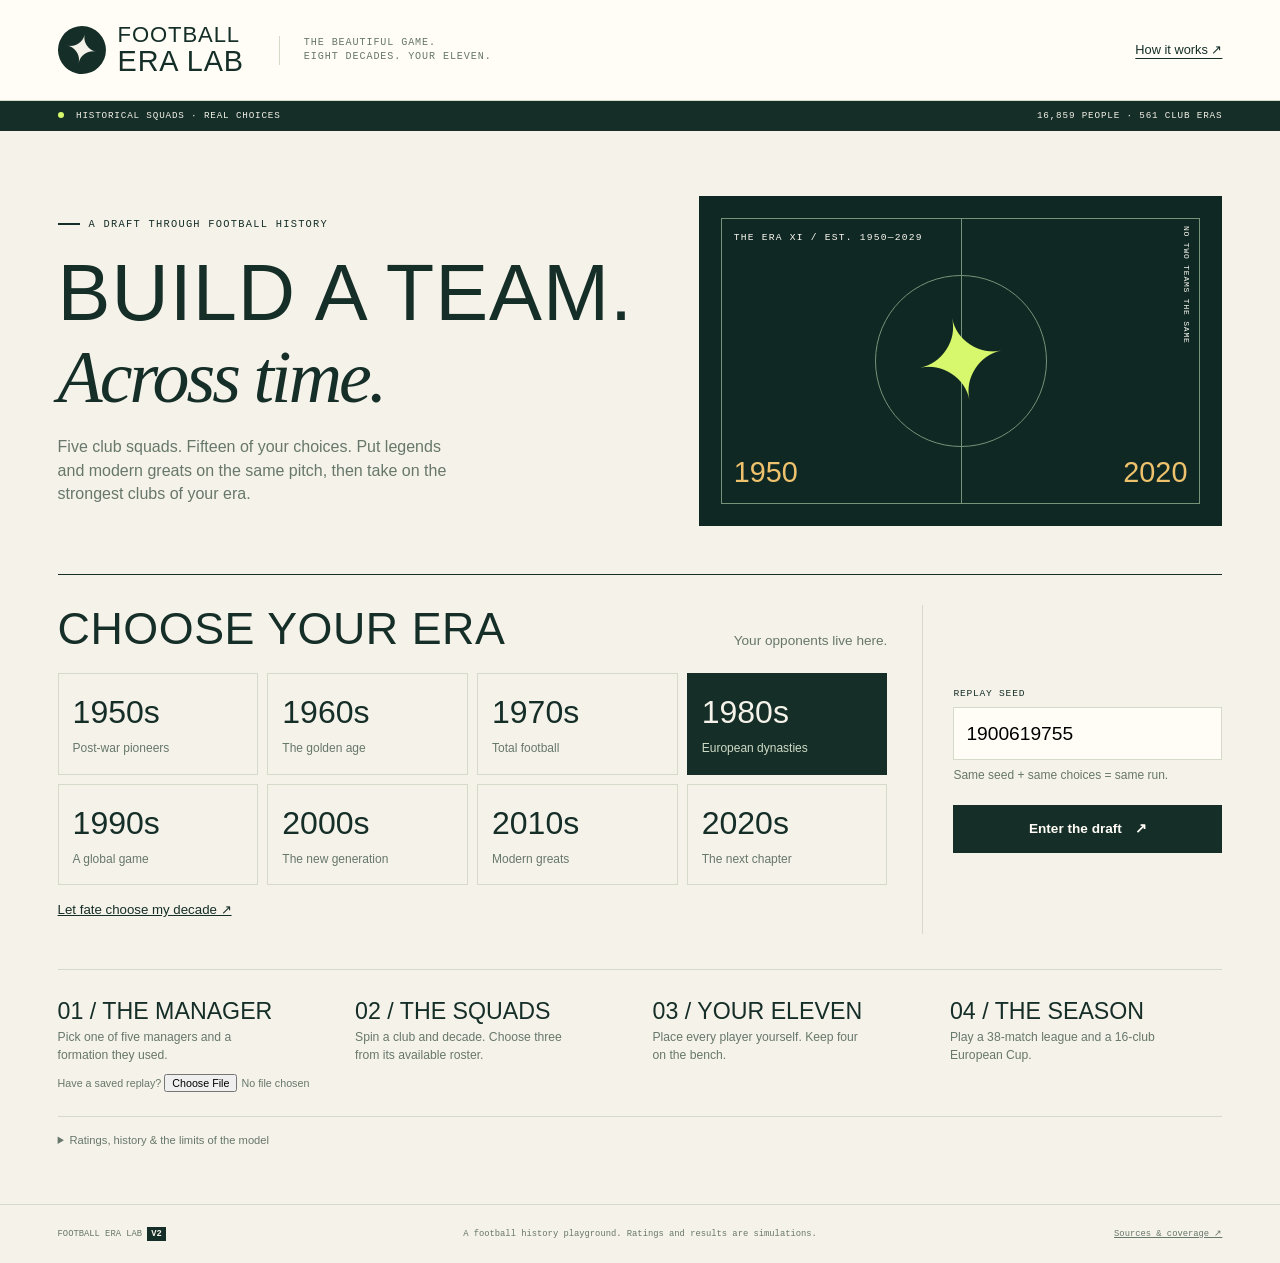
==== index.html @ 6f618734 "javascript draft 1" ====
<!doctype html>
<html lang="en"><head><meta charset="utf-8"><meta name="viewport" content="width=device-width, initial-scale=1"><meta http-equiv="refresh" content="0;url=./app/"><title>Football Era Lab</title><link rel="canonical" href="./app/"></head><body><p><a href="./app/">Play Football Era Lab</a></p><script>location.replace('./app/'+location.search+location.hash)</script></body></html>
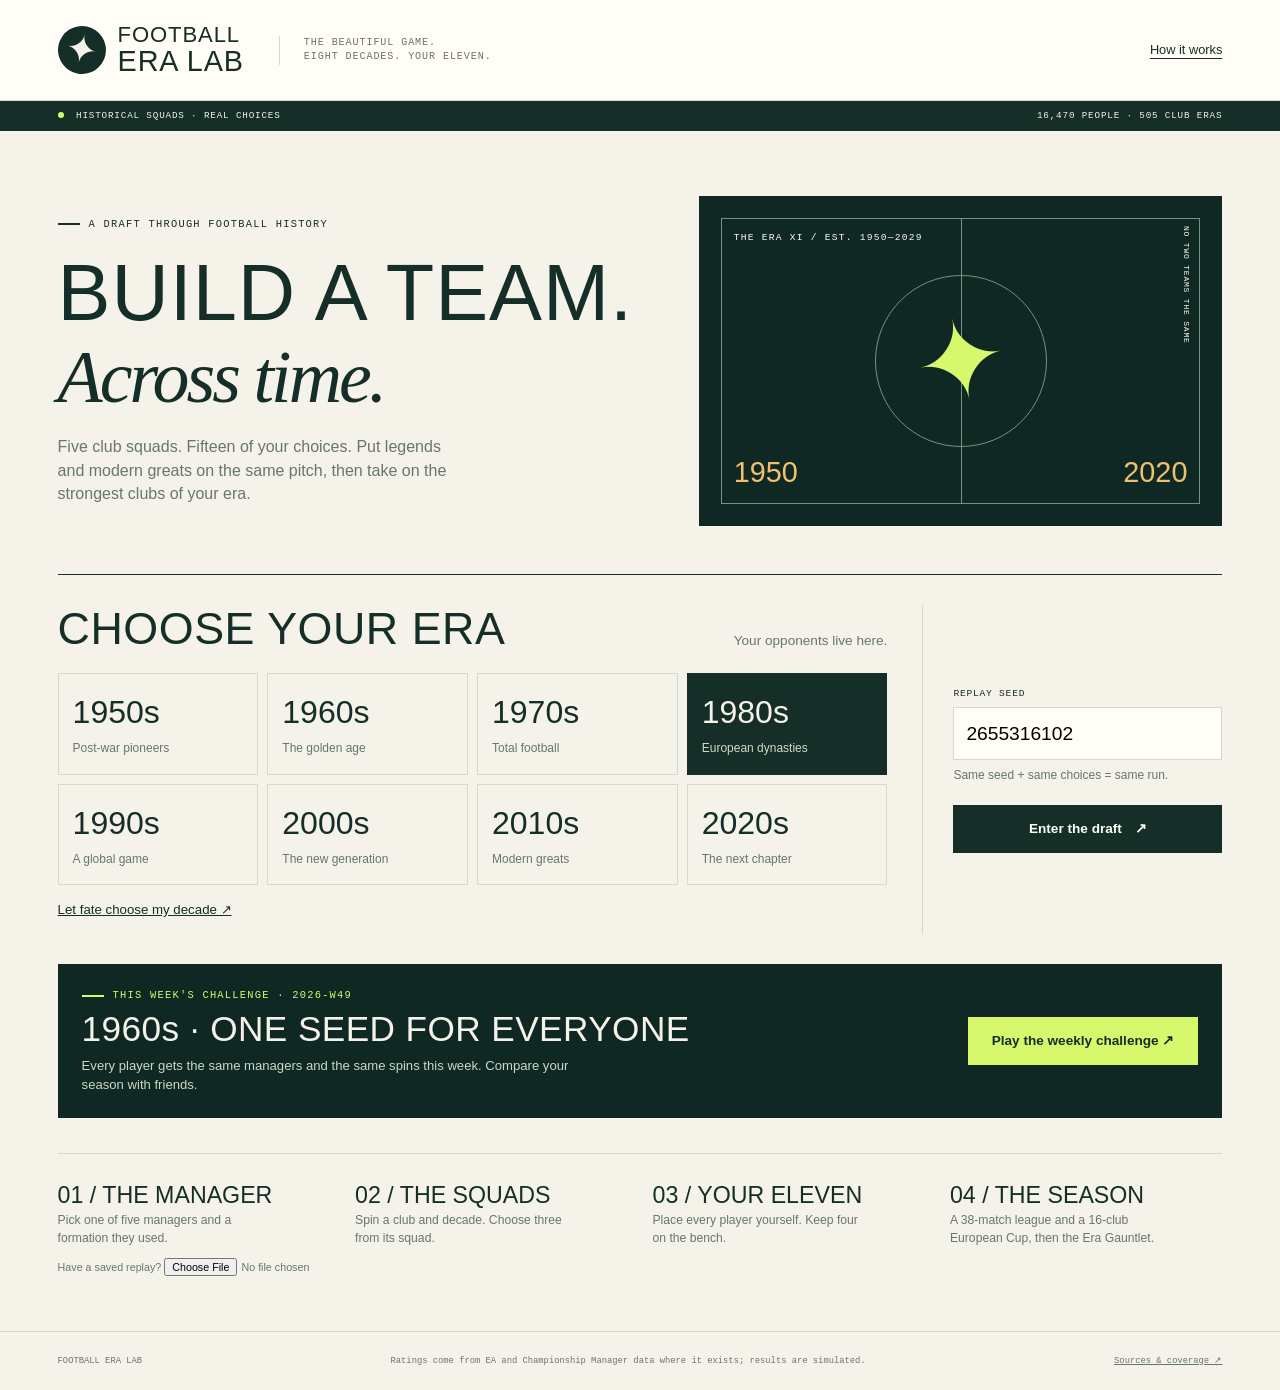
==== commit 1a85118d: "Complete the football draft game and public release Use EA and Championship Manager attributes and p" ====
--- a/index.html
+++ b/index.html
@@ -1,2 +1,27 @@
 <!doctype html>
-<html lang="en"><head><meta charset="utf-8"><meta name="viewport" content="width=device-width, initial-scale=1"><meta http-equiv="refresh" content="0;url=./app/"><title>Football Era Lab</title><link rel="canonical" href="./app/"></head><body><p><a href="./app/">Play Football Era Lab</a></p><script>location.replace('./app/'+location.search+location.hash)</script></body></html>
+<html lang="en">
+<head>
+  <meta charset="utf-8">
+  <meta name="viewport" content="width=device-width, initial-scale=1">
+  <meta name="theme-color" content="#102823">
+  <meta name="description" content="Draft footballers across eight decades, place your fifteen, and take on the strongest club squads of your era in a league, a European Cup and the Era Gauntlet.">
+  <title>Football Era Lab</title>
+  <link rel="icon" href="data:image/svg+xml,%3Csvg xmlns='http://www.w3.org/2000/svg' viewBox='0 0 64 64'%3E%3Ccircle cx='32' cy='32' r='31' fill='%23102823'/%3E%3Ctext x='32' y='48' text-anchor='middle' font-size='48' fill='%23d7f86c'%3E✦%3C/text%3E%3C/svg%3E">
+  <link rel="stylesheet" href="./app/style.css">
+</head>
+<body>
+  <a class="skip-link" href="#game">Skip to game</a>
+  <header class="masthead">
+    <a class="brand" href="./" aria-label="Football Era Lab home"><span class="brand-ball" aria-hidden="true">✦</span><span>FOOTBALL<br><b>ERA LAB</b></span></a>
+    <span class="masthead-caption">THE BEAUTIFUL GAME.<br>EIGHT DECADES. YOUR ELEVEN.</span>
+    <div class="masthead-tools"><button class="text-button" id="about-open">How it works</button><button class="text-button" id="reset-open" hidden>New draft ↻</button></div>
+  </header>
+  <div class="status-band"><span><i class="status-dot"></i> HISTORICAL SQUADS · REAL CHOICES</span><span id="data-status">LOADING THE ARCHIVE</span></div>
+  <main id="game" tabindex="-1"><div class="loading"><span class="loading-ball" aria-hidden="true">✦</span><h1>Opening the archive…</h1><p>Football history is on its way.</p></div></main>
+  <div id="notice" class="toast" role="status" aria-live="polite" hidden></div>
+  <dialog id="about-dialog" class="dialog"><form method="dialog"><button class="dialog-close" aria-label="Close">×</button></form><div id="about-content"></div></dialog>
+  <dialog id="reset-dialog" class="dialog"><h2>Start a new draft?</h2><p>Your current run is saved in this browser. Starting again replaces it.</p><div class="actions"><button id="reset-confirm" class="button">Start again</button><button id="reset-cancel" class="button button--quiet">Keep this run</button></div></dialog>
+  <footer class="footer"><span>FOOTBALL ERA LAB</span><span>Ratings come from EA and Championship Manager data where it exists; results are simulated.</span><a href="https://github.com/symonyeal/Football-Era-Lab/blob/main/docs/DATA.md">Sources &amp; coverage ↗</a></footer>
+  <script type="module" src="./app/main.js"></script>
+</body>
+</html>
--- a/app/style.css
+++ b/app/style.css
@@ -0,0 +1,411 @@
+@charset "UTF-8";
+:root{--ink:#152e28;--forest:#102823;--pitch:#244c3a;--paper:#f5f2e9;--white:#fffdf6;--muted:#67776a;--line:#d6dacb;--acid:#d7f86c;--gold:#eec16d;--red:#ba4a3e;--sans:"Franklin Gothic Medium","Trebuchet MS",sans-serif;--display:"Impact","Haettenschweiler","Arial Narrow",sans-serif;--serif:Georgia,"Times New Roman",serif;--mono:"Cascadia Mono","Consolas",monospace}
+*{box-sizing:border-box}
+body{margin:0;background:var(--paper);color:var(--ink);font-family:var(--sans);line-height:1.45}
+button,input,select{font:inherit}
+button,a,input,select{touch-action:manipulation}
+button{cursor:pointer}
+button:disabled{cursor:not-allowed;opacity:.44}
+button:focus-visible,a:focus-visible,input:focus-visible,select:focus-visible{outline:3px solid #8a6900;outline-offset:4px}
+a{color:inherit}
+button{color:inherit}
+h1,h2,h3,h4,p{margin:0}
+h1,h2{font-family:var(--display);font-weight:400;line-height:1.03;letter-spacing:.012em}
+h3{font-family:var(--serif);font-size:1.45rem;font-weight:400}
+small{font-size:.75rem}
+button[hidden],[hidden]{display:none!important}
+.skip-link{position:absolute;top:-100px;z-index:100;background:var(--acid);padding:12px}
+.skip-link:focus{top:0}
+.masthead{display:flex;align-items:center;gap:35px;padding:24px 4.5%;border-bottom:1px solid var(--line);background:var(--white)}
+.brand{display:flex;align-items:center;gap:12px;text-decoration:none;font-family:var(--display);font-size:1.38rem;line-height:1.03;letter-spacing:.04em}
+.brand b{font-size:1.8rem;font-weight:400}
+.brand-ball{display:grid;place-items:center;background:var(--ink);color:var(--paper);border-radius:50%;width:48px;height:48px;font-size:2.4rem;transform:rotate(12deg)}
+.masthead-caption{font-family:var(--mono);font-size:.63rem;letter-spacing:.09em;border-left:1px solid var(--line);padding-left:24px;color:var(--muted)}
+.masthead-tools{display:flex;gap:25px;margin-left:auto}
+.text-button{border:0;background:none;padding:5px 0;font-size:.8rem;text-decoration:underline;text-underline-offset:4px}
+.status-band{display:flex;justify-content:space-between;padding:8px 4.5%;background:var(--ink);color:var(--paper);font-family:var(--mono);font-size:.58rem;letter-spacing:.09em}
+.status-dot{display:inline-block;width:6px;height:6px;border-radius:50%;background:var(--acid);margin-right:6px}
+main{min-height:70vh;padding:0 4.5% 55px}
+.loading{padding:120px 20px;text-align:center}
+.loading h1{font-size:3rem}
+.loading p{margin-top:15px}
+.loading-ball{display:block;font-size:3rem;animation:roll 1.7s linear infinite}
+@keyframes roll{to{transform:rotate(360deg)}}
+.hero{display:grid;grid-template-columns:1.1fr 1fr;gap:65px;padding:65px 0 48px;align-items:center}
+.eyebrow{font-family:var(--mono);letter-spacing:.12em;font-size:.65rem;text-transform:uppercase;display:flex;align-items:center;gap:9px}
+.eyebrow::before{content:"";display:inline-block;width:22px;height:2px;background:currentColor}
+.hero h1{font-size:clamp(4.3rem,6.2vw,6.6rem);margin:20px 0;max-width:600px}
+.hero h1 em{font-family:var(--serif);font-size:.93em;text-transform:none;font-weight:400;letter-spacing:-.04em}
+.hero-copy{max-width:410px;font-size:1rem;color:var(--muted);margin-top:16px}
+.hero-illustration{position:relative;min-height:330px;display:grid;place-items:center;background:var(--forest);color:var(--white);overflow:hidden}
+.hero-illustration::before{content:"";position:absolute;inset:22px;border:1px solid #739479}
+.hero-illustration::after{content:"";position:absolute;width:170px;height:170px;border:1px solid #739479;border-radius:50%}
+.hero-ball{font-size:110px;z-index:1;line-height:1;color:var(--acid);transform:rotate(-12deg)}
+.hero-stamp{position:absolute;font-family:var(--mono);font-size:.6rem;letter-spacing:.13em;left:35px;top:35px}
+.hero-years{position:absolute;bottom:32px;left:35px;right:35px;display:flex;justify-content:space-between;font-family:var(--display);font-size:1.8rem;color:var(--gold)}
+.intro-rule{position:absolute;left:50%;top:23px;bottom:23px;width:1px;background:#739479}
+.hero-caption{position:absolute;right:30px;top:30px;writing-mode:vertical-rl;font-family:var(--mono);font-size:.5rem;letter-spacing:.1em}
+.setup{display:grid;grid-template-columns:1fr 300px;gap:35px;border-top:1px solid var(--ink);padding-top:30px}
+.section-title{display:flex;justify-content:space-between;gap:20px;align-items:end;margin-bottom:22px}
+.section-title h2{font-size:2.8rem}
+.section-title p{color:var(--muted);font-size:.85rem}
+.decades{display:grid;grid-template-columns:repeat(4,1fr);gap:9px}
+.decade{background:none;border:1px solid var(--line);text-align:left;padding:15px 14px;min-height:92px;transition:background .15s,border-color .15s}
+.decade strong{display:block;font-family:var(--display);font-size:2rem;font-weight:400}
+.decade small{color:var(--muted)}
+.decade:hover{border-color:var(--ink)}
+.decade[aria-pressed=true]{color:var(--paper);background:var(--ink);border-color:var(--ink)}
+.decade[aria-pressed=true] small{color:#cfdbc6}
+.random-era{border:0;background:none;text-decoration:underline;padding:15px 0;font-size:.83rem}
+.start-form{border-left:1px solid var(--line);padding-left:30px;display:flex;flex-direction:column;justify-content:center}
+.field-label{font-family:var(--mono);font-size:.6rem;letter-spacing:.08em;text-transform:uppercase;display:block;margin-bottom:6px}
+.seed-input{width:100%;font-size:1.2rem;border:1px solid var(--line);background:var(--white);padding:12px;margin-bottom:7px}
+.help{color:var(--muted);font-size:.75rem}
+.button{display:inline-flex;align-items:center;justify-content:center;gap:13px;background:var(--ink);color:var(--white);padding:14px 23px;border:1px solid var(--ink);font-size:.85rem;font-weight:600;line-height:1.3;min-height:46px;text-decoration:none}
+.button:hover{background:#2c493a}
+.button--acid{background:var(--acid);color:var(--ink);border-color:var(--acid)}
+.button--acid:hover{background:#e2ffa0}
+.button--quiet{background:transparent;color:var(--ink);border-color:var(--line)}
+.button--quiet:hover{background:#e7e9dd}
+.button--small{font-size:.72rem;padding:9px 13px;min-height:36px}
+.start-form .button{margin-top:20px}
+.rules-strip{display:grid;grid-template-columns:repeat(4,1fr);gap:25px;margin-top:35px;border-top:1px solid var(--line);padding-top:25px}
+.rules-strip strong{font-family:var(--display);font-size:1.45rem;font-weight:400;display:block}
+.rules-strip p{color:var(--muted);font-size:.76rem;max-width:220px}
+.progress{display:flex;align-items:center;gap:8px;padding:24px 0 20px;border-bottom:1px solid var(--line);font-family:var(--mono);font-size:.63rem;letter-spacing:.04em}
+.progress span{color:var(--muted)}
+.progress b{display:inline-grid;place-items:center;width:22px;height:22px;border:1px solid var(--line);border-radius:50%;font-weight:400;margin-right:6px}
+.progress .active{color:var(--ink)}
+.progress .active b{background:var(--ink);color:var(--paper);border-color:var(--ink)}
+.progress .done b{background:var(--acid);border-color:var(--acid);color:var(--ink)}
+.progress .connector{flex:1;max-width:70px;height:1px;background:var(--line)}
+.run-meta{margin-left:auto!important;color:var(--muted);font-family:var(--mono);font-size:.62rem;text-align:right}
+.page-heading{display:flex;justify-content:space-between;align-items:end;gap:22px;margin:30px 0 25px}
+.page-heading h1{font-size:clamp(2.7rem,4vw,4.5rem);margin:10px 0}
+.page-heading p{font-size:.87rem;color:var(--muted);max-width:570px}
+.manager-grid{display:grid;grid-template-columns:repeat(5,1fr);gap:13px}
+.manager-card{position:relative;display:flex;flex-direction:column;min-width:0;background:var(--white);border:1px solid var(--line);padding:20px 17px;transition:transform .2s,border .2s;animation:arrive .3s ease both}
+.manager-card:hover{transform:translateY(-3px);border-color:var(--ink)}
+.manager-number{font-family:var(--mono);font-size:.62rem;color:var(--muted)}
+.manager-glyph{font-family:var(--display);font-size:3.5rem;line-height:1;letter-spacing:-.04em;margin:20px 0;color:var(--ink)}
+.manager-card h2{font-family:var(--serif);font-size:1.5rem;line-height:1.15;min-height:55px;letter-spacing:-.03em}
+.formation-name{font-family:var(--display);font-size:1.65rem;border-top:1px solid var(--line);padding-top:12px;margin-top:18px}
+.grades{display:flex;justify-content:space-between;gap:10px;margin-top:15px;font-family:var(--mono);font-size:.6rem}
+.grades b{font-family:var(--display);font-size:1.45rem;font-weight:400;padding-left:6px}
+.signature{font-size:.68rem;color:var(--muted);margin:16px 0;min-height:62px}
+.manager-card .button{margin-top:auto;width:100%;font-size:.7rem;padding:12px 7px}
+.manager-footnote{margin-top:20px;color:var(--muted);font-size:.8rem}
+.draft-layout{display:grid;grid-template-columns:minmax(0,1.05fr) minmax(370px,.95fr);gap:28px;align-items:start}
+.draft-roster{min-width:0}
+.roster-heading{padding:20px;background:var(--ink);color:var(--white)}
+.roster-heading h2{font-size:2.1rem;margin:10px 0 5px}
+.roster-heading .eyebrow{font-size:.6rem;color:var(--acid)}
+.roster-heading p{font-size:.76rem;color:#d3ddce}
+.roster-heading-row{display:flex;justify-content:space-between;gap:12px;align-items:center}
+.club-country{font-family:var(--mono);font-size:.62rem}
+.pick-progress{display:flex;gap:8px;align-items:center;font-family:var(--mono);font-size:.6rem;margin-top:18px}
+.pick-dot{width:17px;height:17px;border:1px solid #95a789;border-radius:50%}
+.pick-dot--done{background:var(--acid);border-color:var(--acid)}
+.pick-progress span:last-child{margin-left:5px}
+.reveal-panel{background:var(--white);border:1px solid var(--line);padding:50px 30px;min-height:370px;display:flex;flex-direction:column;justify-content:center;align-items:start}
+.reveal-number{font-family:var(--display);font-size:6rem;color:#d3dac9;line-height:1}
+.reveal-panel h2{font-size:2.5rem;margin:12px 0}
+.reveal-panel p{color:var(--muted);max-width:350px;font-size:.9rem;margin-bottom:24px}
+.roster-controls{display:grid;grid-template-columns:minmax(0,1fr) 130px;gap:9px;margin:14px 0}
+.roster-controls input,.roster-controls select{width:100%;background:var(--white);border:1px solid var(--line);padding:10px;font-size:.75rem;min-height:40px}
+.roster-list{height:470px;overflow:auto;border:1px solid var(--line);background:var(--white);scrollbar-color:#8da184 transparent;scrollbar-width:thin}
+.player-row{display:grid;grid-template-columns:48px minmax(0,1fr) 48px;gap:11px;align-items:center;padding:12px 14px;border:0;border-bottom:1px solid var(--line);background:transparent;text-align:left;width:100%;min-height:78px;transition:background .1s}
+.player-row:last-child{border-bottom:0}
+.player-row:hover:not(:disabled){background:#e9efdf}
+.player-row[aria-pressed=true]{background:#e6f1cc;box-shadow:inset 4px 0 var(--ink)}
+.player-row:disabled{opacity:.48}
+.player-rating{font-family:var(--display);font-size:2rem;border-right:1px solid var(--line);font-weight:400;text-align:left}
+.player-name{font-family:var(--serif);font-weight:600;font-size:.96rem;line-height:1.2}
+.player-detail{display:flex;flex-wrap:wrap;align-items:center;gap:6px;font-family:var(--mono);font-size:.55rem;color:var(--muted);margin-top:5px}
+.source{display:inline-block;border:1px solid #c9d0c0;border-radius:2px;padding:1px 4px;font-family:var(--mono);font-size:.5rem;line-height:1.5;white-space:nowrap;background:#eef0e5;color:var(--ink)}
+.source--f{background:#e0efd6}
+.source--i{background:#f2e3be}
+.source--n{background:#e2e7ef}
+.player-select{font-size:.65rem;color:var(--muted);text-align:right}
+.tags{font-size:.63rem;color:var(--muted);margin-top:6px}
+.roster-note{font-size:.67rem;color:var(--muted);margin-top:10px}
+.roster-empty{padding:35px 20px;color:var(--muted)}
+.lineup-panel{position:sticky;top:20px;min-width:0}
+.lineup-topline{display:flex;justify-content:space-between;font-family:var(--mono);font-size:.6rem;letter-spacing:.04em;margin-bottom:10px}
+.pitch{position:relative;background:repeating-linear-gradient(0deg,#234c38 0,#234c38 11%,#284f3d 11%,#284f3d 22%);aspect-ratio:.87;border:9px solid var(--ink);color:var(--white);overflow:hidden}
+.pitch-lines{position:absolute;inset:15px;border:1px solid #719277;pointer-events:none}
+.pitch-lines::before{content:"";position:absolute;top:50%;left:0;right:0;height:1px;background:#719277}
+.pitch-lines::after{content:"";position:absolute;width:24%;aspect-ratio:1;left:38%;top:50%;border:1px solid #719277;border-radius:50%;transform:translateY(-50%)}
+.penalty-box{position:absolute;border:1px solid #719277;left:24%;width:52%;height:15%}
+.penalty-box--top{top:0;border-top:0}
+.penalty-box--bottom{bottom:0;border-bottom:0}
+.pitch-slot{position:absolute;transform:translate(-50%,-50%);display:flex;align-items:center;flex-direction:column;justify-content:center;width:26%;max-width:123px;min-height:62px;padding:3px 0;border:0;background:none;color:var(--white);z-index:1;font-size:.7rem;line-height:1.18;text-align:center}
+.slot-circle{width:33px;height:33px;border:1px dashed #b1c8a3;border-radius:50%;display:grid;place-items:center;font-family:var(--mono);font-size:.65rem;background:#18392c}
+.slot-circle--filled{background:var(--paper);border:2px solid var(--paper);color:var(--ink);font-family:var(--display);font-size:1.23rem}
+.pitch-slot:hover .slot-circle{border-color:var(--acid);box-shadow:0 0 0 3px #d7f86c44}
+.pitch-slot.selected .slot-circle{background:var(--gold);border-color:var(--gold);color:var(--ink)}
+.pitch-slot.preview .slot-circle{background:var(--acid);border-color:var(--acid);color:var(--ink)}
+.slot-name{margin-top:3px;background:#102823e6;padding:2px 4px;max-width:100%;white-space:nowrap;overflow:hidden;text-overflow:ellipsis;font-size:.61rem}
+.slot-role{font-family:var(--mono);font-size:.5rem;color:#c9dabc;margin-top:2px}
+.fit-warning{color:var(--gold)}
+.bench{display:grid;grid-template-columns:repeat(4,1fr);gap:7px;padding-top:8px}
+.bench-slot{display:flex;flex-direction:column;justify-content:center;align-items:center;min-height:76px;padding:8px 5px;border:1px solid var(--line);background:var(--white);font-size:.65rem;gap:5px;min-width:0}
+.bench-slot b{font-family:var(--display);font-size:1.4rem;font-weight:400}
+.bench-slot .slot-name{background:none;color:var(--ink);font-size:.63rem;width:100%}
+.bench-slot.selected{border-color:var(--ink);background:#f1dcad}
+.bench-slot.preview{border-color:#8eac40;background:#e6f1cc}
+.lineup-instruction{background:var(--white);border:1px solid var(--line);padding:12px 14px;font-size:.76rem;min-height:46px;margin:10px 0}
+.lineup-instruction strong{font-weight:600}
+.preview-box{background:#e6f1cc;padding:12px 14px;font-size:.77rem;margin:10px 0;border-left:3px solid var(--ink)}
+.preview-box .formula{display:block;font-family:var(--mono);font-size:.62rem;margin-top:5px}
+.lineup-scores{display:grid;grid-template-columns:repeat(4,1fr);gap:1px;background:var(--line);border:1px solid var(--line)}
+.lineup-scores div{background:var(--white);padding:12px 9px;text-align:center}
+.lineup-scores span{font-family:var(--mono);font-size:.53rem;color:var(--muted);display:block}
+.lineup-scores b{font-family:var(--display);font-size:1.6rem;font-weight:400}
+.grade-note{font-size:.66rem;color:var(--muted);margin-top:9px}
+.actions{display:flex;gap:10px;flex-wrap:wrap;align-items:center}
+.review-copy{margin:20px 0;padding:20px;border:1px solid var(--line);background:var(--white)}
+.review-copy h2{font-size:1.85rem;margin-bottom:10px}
+.review-copy p{font-size:.82rem;color:var(--muted);margin:7px 0}
+.review-copy .button{margin-top:15px}
+.breakdown{margin-top:20px}
+.breakdown summary{cursor:pointer;font-size:.8rem;padding:14px 0;border-top:1px solid var(--line)}
+.table-wrap{overflow:auto;max-width:100%;background:var(--white);border:1px solid var(--line)}
+table{border-collapse:collapse;width:100%;font-family:var(--mono);font-size:.66rem;white-space:nowrap}
+th,td{padding:10px 11px;text-align:right;border-bottom:1px solid var(--line)}
+th{font-weight:400;font-size:.57rem;color:var(--muted);background:#eff0e6;letter-spacing:.03em}
+td:first-child,th:first-child{text-align:left}
+.table-name{text-align:left!important;font-family:var(--sans);font-size:.8rem}
+.your-row td{background:#e6f1cc;color:var(--ink);font-weight:600}
+.your-row td:first-child{box-shadow:inset 3px 0 var(--ink)}
+.source-note{margin-top:24px;color:var(--muted);font-size:.7rem;border-top:1px solid var(--line);padding-top:15px}
+.source-note summary{cursor:pointer}
+.source-note p{margin-top:8px}
+.result-hero{display:grid;grid-template-columns:1.4fr 1fr;gap:35px;background:var(--ink);color:var(--paper);padding:32px;margin:30px 0}
+.result-hero h1{font-size:3.8rem;margin:12px 0}
+.result-hero .eyebrow{color:var(--acid)}
+.result-hero p{font-size:.83rem;color:#cbd8c7;max-width:450px}
+.honours{display:flex;gap:8px;flex-wrap:wrap;margin-top:18px}
+.honour{background:var(--acid);color:var(--ink);font-family:var(--mono);font-size:.57rem;padding:5px 9px;text-transform:uppercase}
+.result-metrics{display:grid;grid-template-columns:repeat(2,1fr);gap:18px;align-content:center}
+.result-metrics div{border-top:1px solid #617766;padding-top:7px}
+.result-metrics span{display:block;font-family:var(--mono);font-size:.55rem;color:#cbd8c7;text-transform:uppercase}
+.result-metrics b{display:block;font-family:var(--display);font-size:2.8rem;font-weight:400}
+.results-tabs{display:flex;gap:5px;border-bottom:1px solid var(--line);margin-bottom:22px;overflow:auto}
+.results-tabs button{white-space:nowrap;padding:12px 15px;border:0;border-bottom:3px solid transparent;background:none;font-size:.8rem}
+.results-tabs button[aria-selected=true]{border-bottom-color:var(--ink);background:#e9ecde}
+.results-layout{display:grid;grid-template-columns:1.5fr .7fr;gap:25px}
+.result-section-title{font-family:var(--display);font-size:2.1rem;margin-bottom:15px}
+.stat-card{background:var(--white);border:1px solid var(--line);padding:18px;margin-bottom:12px}
+.stat-card .eyebrow{font-size:.54rem;color:var(--muted)}
+.stat-card h3{font-size:1.2rem;margin:9px 0}
+.stat-card p{font-size:.7rem;color:var(--muted)}
+.fixtures{display:grid;grid-template-columns:repeat(2,1fr);gap:9px}
+.fixture{display:flex;align-items:center;gap:10px;padding:12px;background:var(--white);border:1px solid var(--line);font-size:.72rem}
+.fixture-round{font-family:var(--mono);font-size:.54rem;color:var(--muted);min-width:38px}
+.fixture-score{font-family:var(--display);font-size:1.7rem;white-space:nowrap;min-width:45px}
+.fixture-op{flex:1;font-size:.74rem}
+.fixture-outcome{font-family:var(--mono);font-size:.65rem;color:var(--muted)}
+.fixture-outcome.win{color:#325327}
+.fixture-outcome.loss{color:var(--red)}
+.cup-round{margin-bottom:20px}
+.cup-round h3{font-family:var(--display);font-size:1.4rem;margin-bottom:9px}
+.cup-tie{background:var(--white);border:1px solid var(--line);padding:12px 16px;margin-bottom:7px;font-size:.78rem;display:flex;justify-content:space-between;gap:15px;align-items:center}
+.cup-tie--yours{background:#e6f1cc}
+.cup-tie strong{font-family:var(--display);font-size:1.5rem;font-weight:400;white-space:nowrap}
+.cup-tie small{display:block;color:var(--muted);font-size:.62rem;margin-top:3px}
+.share-strip{display:flex;justify-content:space-between;align-items:center;gap:20px;margin:25px 0;padding:18px 0;border-top:1px solid var(--line);border-bottom:1px solid var(--line)}
+.share-strip p{font-size:.72rem;color:var(--muted)}
+.challenge-grid{display:grid;grid-template-columns:1fr 1fr;gap:20px}
+.challenge-card{background:var(--white);border:1px solid var(--line);padding:25px}
+.challenge-card h2{font-size:2.5rem;margin:10px 0}
+.challenge-card p{font-size:.82rem;color:var(--muted);margin:12px 0}
+.challenge-card select{background:var(--white);border:1px solid var(--line);padding:10px;margin-right:8px}
+.boss-card{background:var(--ink);color:var(--paper);padding:25px;margin:20px 0}
+.boss-card h3{font-family:var(--display);font-size:2.4rem;margin:10px 0}
+.boss-card p{color:#cbd8c7;font-size:.8rem;margin-bottom:18px}
+.mode-log{max-height:400px;overflow:auto}
+.mode-event{padding:13px 17px;border-bottom:1px solid var(--line);background:var(--white);display:flex;justify-content:space-between;gap:15px;font-size:.77rem}
+.mode-event small{display:block;color:var(--muted);font-size:.62rem;margin-top:4px}
+.mode-event b{white-space:nowrap}
+.footer{border-top:1px solid var(--line);padding:23px 4.5%;display:flex;justify-content:space-between;gap:20px;font-family:var(--mono);font-size:.55rem;color:var(--muted)}
+.footer b{background:var(--ink);color:var(--paper);padding:2px 4px}
+.footer a{white-space:nowrap}
+.toast{position:fixed;left:50%;bottom:24px;transform:translateX(-50%);background:var(--ink);color:var(--white);border:1px solid #7d947c;box-shadow:0 8px 40px #10282333;z-index:20;padding:13px 21px;max-width:min(90vw,600px);font-size:.82rem}
+.toast--error{background:#863b30;border-color:#ad6b59}
+.dialog{width:min(640px,90vw);max-height:85vh;border:1px solid var(--ink);padding:35px;background:var(--paper);color:var(--ink);box-shadow:0 15px 90px #10282388}
+.dialog::backdrop{background:#102823aa}
+.dialog h2{font-size:3rem;margin:10px 0 20px}
+.dialog h3{margin:25px 0 9px}
+.dialog p,.dialog li{font-size:.87rem;color:var(--muted);margin:10px 0}
+.dialog .actions{margin-top:25px}
+.dialog-close{float:right;background:none;border:0;font-size:1.8rem;padding:0;line-height:1}
+.model-callout{background:#e7eadc;padding:15px;margin-top:20px;font-size:.77rem;color:var(--muted)}
+.sr-only{position:absolute;width:1px;height:1px;margin:-1px;overflow:hidden;clip:rect(0,0,0,0)}
+.weekly{display:flex;justify-content:space-between;align-items:center;gap:25px;margin-top:30px;padding:24px;background:var(--forest);color:var(--paper)}
+.weekly h2{font-size:2.2rem;margin:8px 0}
+.weekly p{color:#cbd8c7;font-size:.82rem;max-width:520px}
+.weekly .eyebrow{color:var(--acid)}
+.tenure{font-size:.62rem;color:var(--muted);min-height:30px;margin-top:6px}
+.sw{font-family:var(--mono);font-size:.58rem;color:var(--ink)}
+.sw b{color:#4b7a2c;font-weight:400}
+.sw b:nth-of-type(2){color:var(--red)}
+.wdl{white-space:nowrap}
+.run-head{display:flex;justify-content:space-between;align-items:end;gap:20px;flex-wrap:wrap;background:var(--ink);color:var(--paper);padding:22px 25px;margin-bottom:16px}
+.run-head h2{font-size:2.8rem;margin-top:8px}
+.run-head .eyebrow{color:var(--acid)}
+.run-pat .field-label{color:#cbd8c7}
+.pips{display:flex;gap:3px;flex-wrap:wrap;max-width:260px}
+.pips i{width:10px;height:14px;background:#33503f}
+.pips i.on{background:var(--acid)}
+.run-msg{background:var(--white);border:1px solid var(--line);padding:12px 14px;font-size:.8rem;margin-bottom:14px}
+.run > p{font-size:.85rem;color:var(--muted);margin:10px 0 14px}
+.run > h3{font-family:var(--display);font-size:2rem;margin:10px 0}
+.run > .button{margin-bottom:10px}
+.rewards{display:grid;grid-template-columns:repeat(3,1fr);gap:14px;margin:6px 0 18px}
+.reward{background:var(--white);border:1px solid var(--line);padding:18px;display:flex;flex-direction:column;gap:8px}
+.reward h3{font-size:1.3rem}
+.reward p{font-size:.78rem;color:var(--muted)}
+.reward .button{margin-top:auto}
+.reward select{width:100%;background:var(--white);border:1px solid var(--line);padding:8px;font-size:.72rem}
+.reward--boost{border:2px solid var(--ink);background:#f3f8e1;box-shadow:inset 0 4px var(--acid)}
+.challenge-card textarea{width:100%;font-family:var(--mono);font-size:.62rem;border:1px solid var(--line);background:var(--paper);padding:8px;margin-bottom:8px;resize:vertical}
+.challenge-card .button{margin:4px 0 12px}
+.roster-actions{margin-top:12px}
+.source--c{background:#e6dcf3}
+.source--m{background:#efe8f6}
+@keyframes arrive{from{opacity:0;transform:translateY(9px)}to{opacity:1;transform:none}}
+@media(min-width:1500px){
+  main{max-width:1600px;margin:auto}
+  .draft-layout{grid-template-columns:minmax(0,1.1fr) 610px}
+  .roster-list{height:640px}
+  .pitch{aspect-ratio:1}
+  .pitch-slot{width:22%}
+  .hero{gap:100px}
+}
+@media(max-width:1100px){
+  .manager-grid{grid-template-columns:repeat(3,1fr)}
+  .manager-card{min-height:310px}
+  .draft-layout{grid-template-columns:minmax(0,1fr) minmax(320px,.9fr);gap:20px}
+  .player-row{padding:10px;gap:8px;grid-template-columns:40px minmax(0,1fr) 38px}
+  .pitch{border-width:7px}
+  .hero{gap:30px}
+  .hero h1{font-size:4.7rem}
+  .hero-illustration{min-height:300px}
+  .fixtures{grid-template-columns:1fr}
+}
+@media(max-width:780px){
+  .masthead{padding:18px 5%;gap:15px}
+  .masthead-caption{display:none}
+  .masthead-tools{gap:14px}
+  .status-band{padding:8px 5%;font-size:.48rem}
+  .status-band span:last-child{max-width:45%;text-align:right}
+  main{padding:0 5% 35px}
+  .hero{grid-template-columns:1fr;gap:24px;padding:35px 0}
+  .hero h1{font-size:4.8rem;max-width:600px}
+  .hero-illustration{display:none}
+  .hero-copy{max-width:550px}
+  .setup{grid-template-columns:1fr;gap:15px}
+  .start-form{border:0;padding:0;display:grid;grid-template-columns:1fr 1fr;gap:15px;align-items:end}
+  .start-form .button{margin:0;height:49px}
+  .section-title h2{font-size:2.5rem}
+  .decades{grid-template-columns:repeat(4,1fr)}
+  .decade{padding:10px;min-height:78px}
+  .decade strong{font-size:1.7rem}
+  .decade small{font-size:.65rem}
+  .rules-strip{grid-template-columns:repeat(2,1fr);gap:18px}
+  .progress{font-size:.5rem;gap:5px;padding:17px 0}
+  .progress b{width:18px;height:18px;margin-right:3px}
+  .progress .connector{max-width:20px}
+  .run-meta{font-size:.49rem}
+  .page-heading{margin-top:23px;flex-wrap:wrap}
+  .page-heading h1{font-size:3rem}
+  .manager-grid{grid-template-columns:repeat(2,1fr);gap:11px}
+  .manager-card{padding:17px;min-height:295px}
+  .manager-card h2{font-size:1.35rem;min-height:45px}
+  .manager-glyph{font-size:2.8rem;margin:13px 0}
+  .signature{min-height:44px}
+  .draft-layout{grid-template-columns:1fr;gap:24px}
+  .lineup-panel{position:static}
+  .draft-roster{order:2}
+  .lineup-panel{order:1}
+  .pitch{aspect-ratio:1.05;max-height:490px}
+  .pitch-slot{min-height:51px;max-width:130px}
+  .slot-circle{width:30px;height:30px}
+  .slot-name{font-size:.57rem}
+  .slot-role{font-size:.45rem}
+  .pitch-lines{inset:12px}
+  .roster-list{height:420px}
+  .roster-heading h2{font-size:2rem}
+  .lineup-instruction{margin-top:9px}
+  .bench-slot{min-height:67px}
+  .lineup-scores div{padding:8px}
+  .lineup-scores b{font-size:1.4rem}
+  .reveal-panel{min-height:260px;padding:30px}
+  .reveal-number{font-size:4rem}
+  .result-hero{grid-template-columns:1fr;padding:24px;gap:22px}
+  .result-hero h1{font-size:3rem}
+  .result-metrics{gap:12px}
+  .result-metrics b{font-size:2rem}
+  .result-metrics span{font-size:.46rem}
+  .results-layout{grid-template-columns:1fr}
+  .award-sidebar{display:grid;grid-template-columns:repeat(2,1fr);gap:10px}
+  .stat-card{margin:0;padding:14px}
+  .stat-card h3{font-size:1.05rem}
+  .share-strip{flex-direction:column;align-items:start;gap:12px}
+  .challenge-grid{grid-template-columns:1fr}
+  .footer{flex-wrap:wrap;font-size:.52rem;padding:20px 5%}
+  .footer span:nth-child(2){order:3;width:100%}
+  .results-tabs button{font-size:.71rem;padding:11px}
+  .cup-tie{padding:10px;font-size:.7rem}
+  .cup-tie strong{font-size:1.3rem}
+  .dialog{padding:25px}
+  .dialog h2{font-size:2.5rem}
+  .weekly{flex-direction:column;align-items:start;padding:20px}
+  .weekly h2{font-size:1.8rem}
+  .rewards{grid-template-columns:1fr}
+  .result-metrics{grid-template-columns:repeat(2,1fr)}
+  .run-head h2{font-size:2.2rem}
+}
+@media(max-width:420px){
+  .brand{font-size:1rem;gap:8px}
+  .brand b{font-size:1.4rem}
+  .brand-ball{width:36px;height:36px;font-size:1.8rem}
+  .masthead-tools{gap:10px}
+  .text-button{font-size:.64rem}
+  .hero h1{font-size:4.1rem}
+  .eyebrow{font-size:.56rem}
+  .decades{gap:6px}
+  .decade{padding:8px}
+  .decade strong{font-size:1.5rem}
+  .decade small{font-size:.52rem}
+  .start-form{grid-template-columns:1fr}
+  .start-form .button{margin-top:0}
+  .progress span{font-size:.45rem}
+  .progress .connector{display:none}
+  .progress{justify-content:space-between}
+  .run-meta{display:none}
+  .pitch{aspect-ratio:1;}
+  .pitch-slot{min-height:45px;width:25%}
+  .slot-circle{width:27px;height:27px;font-size:.55rem}
+  .slot-circle--filled{font-size:1.05rem}
+  .slot-name{font-size:.48rem;letter-spacing:-.01em;max-width:90px}
+  .slot-role{font-size:.4rem}
+  .bench{gap:4px}
+  .bench-slot .slot-name{font-size:.54rem}
+  .result-metrics b{font-size:1.8rem}
+  .manager-card{padding:13px;min-height:290px}
+  .manager-card h2{font-size:1.2rem}
+  .grades{gap:3px;font-size:.52rem}
+  .grades b{font-size:1.25rem}
+  .fixture{padding:10px}
+  .player-row{grid-template-columns:40px minmax(0,1fr) 40px}
+  .roster-controls{grid-template-columns:minmax(0,1fr) 100px}
+  .roster-controls input,.roster-controls select{font-size:.65rem}
+  .mode-event{padding:10px;font-size:.7rem}
+  .page-heading p{font-size:.77rem}
+}
+@media(prefers-reduced-motion:reduce){
+  *,*::before,*::after{animation:none!important;transition:none!important;scroll-behavior:auto!important}
+}
+.results-layout > *{min-width:0}
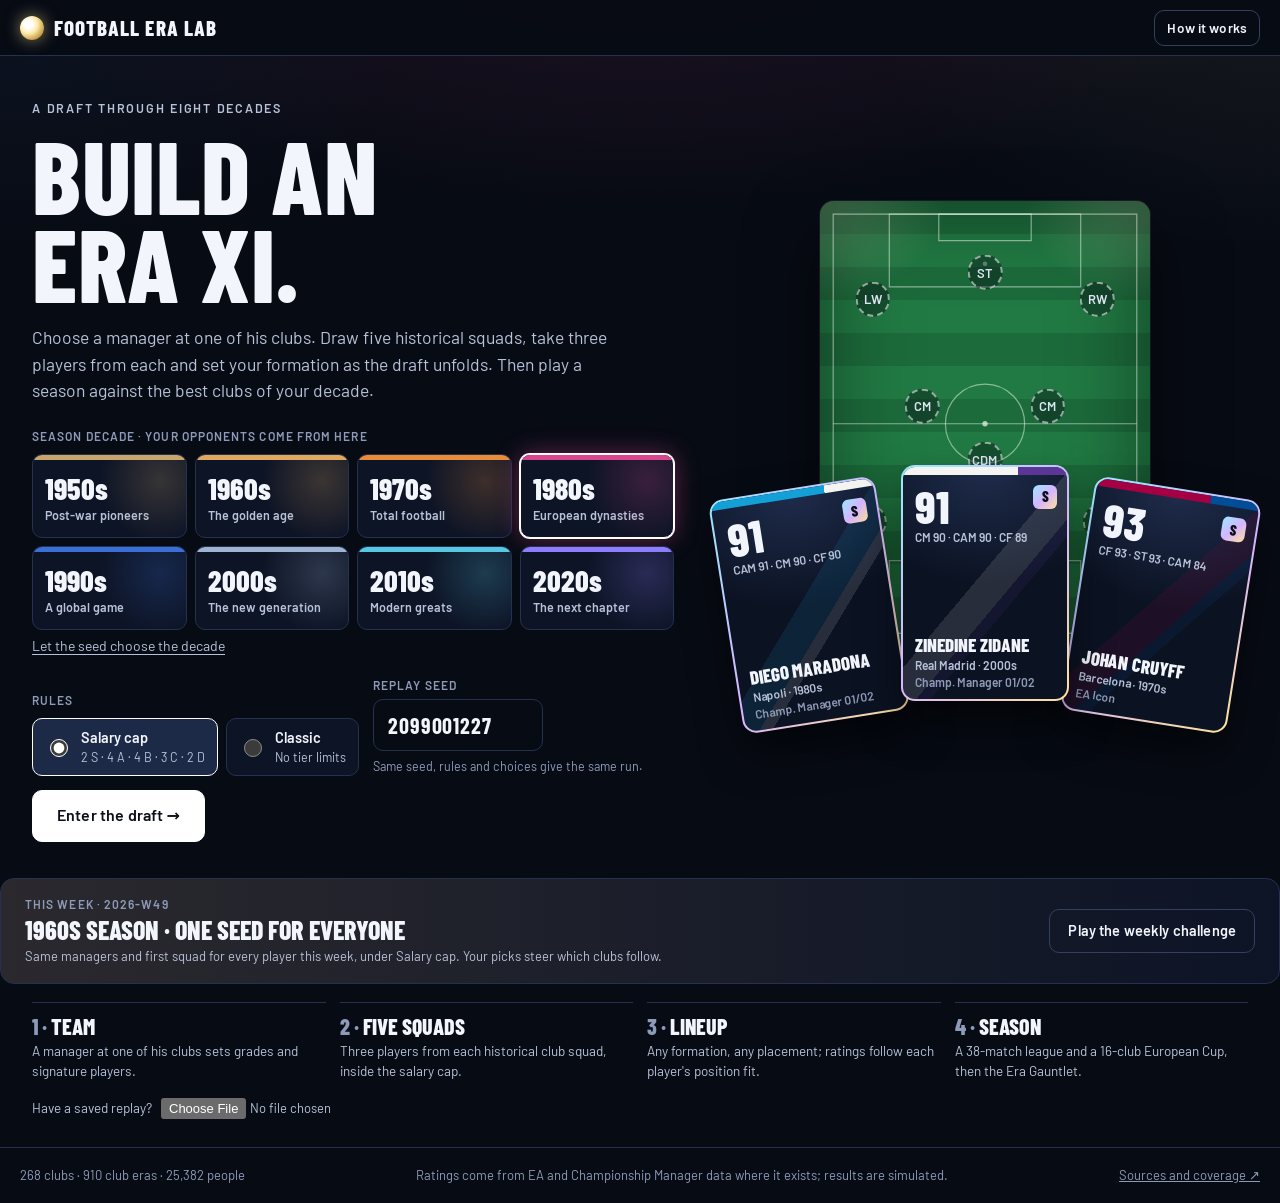
==== commit 27d06478: "Complete responsive game interface and release checks" ====
--- a/index.html
+++ b/index.html
@@ -2,26 +2,32 @@
 <html lang="en">
 <head>
   <meta charset="utf-8">
-  <meta name="viewport" content="width=device-width, initial-scale=1">
-  <meta name="theme-color" content="#102823">
-  <meta name="description" content="Draft footballers across eight decades, place your fifteen, and take on the strongest club squads of your era in a league, a European Cup and the Era Gauntlet.">
+  <meta name="viewport" content="width=device-width, initial-scale=1, viewport-fit=cover">
+  <meta name="theme-color" content="#070B14">
+  <meta name="color-scheme" content="dark">
+  <meta name="description" content="Choose a manager at one of his clubs, draft fifteen players from five historical club squads across eight decades, set any formation, and play a season against the strongest clubs of your era.">
   <title>Football Era Lab</title>
-  <link rel="icon" href="data:image/svg+xml,%3Csvg xmlns='http://www.w3.org/2000/svg' viewBox='0 0 64 64'%3E%3Ccircle cx='32' cy='32' r='31' fill='%23102823'/%3E%3Ctext x='32' y='48' text-anchor='middle' font-size='48' fill='%23d7f86c'%3E✦%3C/text%3E%3C/svg%3E">
+  <link rel="icon" href="data:image/svg+xml,%3Csvg xmlns='http://www.w3.org/2000/svg' viewBox='0 0 64 64'%3E%3Crect width='64' height='64' rx='14' fill='%23070B14'/%3E%3Ccircle cx='32' cy='32' r='16' fill='%23FFE9A8'/%3E%3Ccircle cx='27' cy='27' r='6' fill='%23fff'/%3E%3C/svg%3E">
+  <link rel="preload" href="./app/fonts/barlow-condensed-800-latin.woff2" as="font" type="font/woff2" crossorigin>
+  <link rel="preload" href="./app/fonts/barlow-400-latin.woff2" as="font" type="font/woff2" crossorigin>
   <link rel="stylesheet" href="./app/style.css">
 </head>
 <body>
-  <a class="skip-link" href="#game">Skip to game</a>
-  <header class="masthead">
-    <a class="brand" href="./" aria-label="Football Era Lab home"><span class="brand-ball" aria-hidden="true">✦</span><span>FOOTBALL<br><b>ERA LAB</b></span></a>
-    <span class="masthead-caption">THE BEAUTIFUL GAME.<br>EIGHT DECADES. YOUR ELEVEN.</span>
-    <div class="masthead-tools"><button class="text-button" id="about-open">How it works</button><button class="text-button" id="reset-open" hidden>New draft ↻</button></div>
+  <a class="skip" href="#game">Skip to the game</a>
+  <header class="bar">
+    <a class="brand" href="./" aria-label="Football Era Lab home"><span class="orb" aria-hidden="true"></span><span>Football Era Lab</span></a>
+    <nav id="steps" class="steps" aria-label="Draft progress"></nav>
+    <div class="bar-tools"><span id="run-meta" class="run-meta"></span>
+      <button class="btn q sm" type="button" id="undo" hidden disabled aria-keyshortcuts="Control+Z">Undo</button>
+      <button class="btn q sm" type="button" id="redo" hidden disabled aria-keyshortcuts="Control+Shift+Z">Redo</button>
+      <button class="btn q sm" type="button" id="about-open">How it works</button>
+      <button class="btn q sm" type="button" id="reset-open" hidden>New draft</button></div>
   </header>
-  <div class="status-band"><span><i class="status-dot"></i> HISTORICAL SQUADS · REAL CHOICES</span><span id="data-status">LOADING THE ARCHIVE</span></div>
-  <main id="game" tabindex="-1"><div class="loading"><span class="loading-ball" aria-hidden="true">✦</span><h1>Opening the archive…</h1><p>Football history is on its way.</p></div></main>
+  <main id="game" tabindex="-1"><div class="loading"><span class="orb big" aria-hidden="true"></span><h1>Opening the archive</h1><p>52,976 cards from eight decades are on their way.</p></div></main>
   <div id="notice" class="toast" role="status" aria-live="polite" hidden></div>
   <dialog id="about-dialog" class="dialog"><form method="dialog"><button class="dialog-close" aria-label="Close">×</button></form><div id="about-content"></div></dialog>
-  <dialog id="reset-dialog" class="dialog"><h2>Start a new draft?</h2><p>Your current run is saved in this browser. Starting again replaces it.</p><div class="actions"><button id="reset-confirm" class="button">Start again</button><button id="reset-cancel" class="button button--quiet">Keep this run</button></div></dialog>
-  <footer class="footer"><span>FOOTBALL ERA LAB</span><span>Ratings come from EA and Championship Manager data where it exists; results are simulated.</span><a href="https://github.com/symonyeal/Football-Era-Lab/blob/main/docs/DATA.md">Sources &amp; coverage ↗</a></footer>
+  <dialog id="reset-dialog" class="dialog"><h2>Start a new draft?</h2><p>Your current run is saved in this browser. Starting again replaces it.</p><div class="row"><button id="reset-confirm" class="btn" type="button">Start again</button><button id="reset-cancel" class="btn q" type="button">Keep this run</button></div></dialog>
+  <footer class="footer"><span id="data-status">Loading the archive</span><span>Ratings come from EA and Championship Manager data where it exists; results are simulated.</span><a href="https://github.com/symonyeal/Football-Era-Lab/blob/main/docs/DATA.md">Sources and coverage ↗</a></footer>
   <script type="module" src="./app/main.js"></script>
 </body>
 </html>
--- a/app/style.css
+++ b/app/style.css
@@ -1,411 +1,551 @@
 @charset "UTF-8";
-:root{--ink:#152e28;--forest:#102823;--pitch:#244c3a;--paper:#f5f2e9;--white:#fffdf6;--muted:#67776a;--line:#d6dacb;--acid:#d7f86c;--gold:#eec16d;--red:#ba4a3e;--sans:"Franklin Gothic Medium","Trebuchet MS",sans-serif;--display:"Impact","Haettenschweiler","Arial Narrow",sans-serif;--serif:Georgia,"Times New Roman",serif;--mono:"Cascadia Mono","Consolas",monospace}
+/* Barlow and Barlow Condensed, SIL Open Font License 1.1 (app/fonts/OFL.txt): latin and latin-ext subsets. */
+@font-face{font-family:"Barlow";font-style:normal;font-weight:400;font-display:swap;src:url("fonts/barlow-400-latin-ext.woff2") format("woff2");unicode-range:U+0100-02BA, U+02BD-02C5, U+02C7-02CC, U+02CE-02D7, U+02DD-02FF, U+0304, U+0308, U+0329, U+1D00-1DBF, U+1E00-1E9F, U+1EF2-1EFF, U+2020, U+20A0-20AB, U+20AD-20C4, U+2113, U+2C60-2C7F, U+A720-A7FF}
+@font-face{font-family:"Barlow";font-style:normal;font-weight:400;font-display:swap;src:url("fonts/barlow-400-latin.woff2") format("woff2");unicode-range:U+0000-00FF, U+0131, U+0152-0153, U+02BB-02BC, U+02C6, U+02DA, U+02DC, U+0304, U+0308, U+0329, U+2000-206F, U+20AC, U+2122, U+2191, U+2193, U+2212, U+2215, U+FEFF, U+FFFD}
+@font-face{font-family:"Barlow";font-style:normal;font-weight:600;font-display:swap;src:url("fonts/barlow-600-latin-ext.woff2") format("woff2");unicode-range:U+0100-02BA, U+02BD-02C5, U+02C7-02CC, U+02CE-02D7, U+02DD-02FF, U+0304, U+0308, U+0329, U+1D00-1DBF, U+1E00-1E9F, U+1EF2-1EFF, U+2020, U+20A0-20AB, U+20AD-20C4, U+2113, U+2C60-2C7F, U+A720-A7FF}
+@font-face{font-family:"Barlow";font-style:normal;font-weight:600;font-display:swap;src:url("fonts/barlow-600-latin.woff2") format("woff2");unicode-range:U+0000-00FF, U+0131, U+0152-0153, U+02BB-02BC, U+02C6, U+02DA, U+02DC, U+0304, U+0308, U+0329, U+2000-206F, U+20AC, U+2122, U+2191, U+2193, U+2212, U+2215, U+FEFF, U+FFFD}
+@font-face{font-family:"Barlow Condensed";font-style:normal;font-weight:700;font-display:swap;src:url("fonts/barlow-condensed-700-latin-ext.woff2") format("woff2");unicode-range:U+0100-02BA, U+02BD-02C5, U+02C7-02CC, U+02CE-02D7, U+02DD-02FF, U+0304, U+0308, U+0329, U+1D00-1DBF, U+1E00-1E9F, U+1EF2-1EFF, U+2020, U+20A0-20AB, U+20AD-20C4, U+2113, U+2C60-2C7F, U+A720-A7FF}
+@font-face{font-family:"Barlow Condensed";font-style:normal;font-weight:700;font-display:swap;src:url("fonts/barlow-condensed-700-latin.woff2") format("woff2");unicode-range:U+0000-00FF, U+0131, U+0152-0153, U+02BB-02BC, U+02C6, U+02DA, U+02DC, U+0304, U+0308, U+0329, U+2000-206F, U+20AC, U+2122, U+2191, U+2193, U+2212, U+2215, U+FEFF, U+FFFD}
+@font-face{font-family:"Barlow Condensed";font-style:normal;font-weight:800;font-display:swap;src:url("fonts/barlow-condensed-800-latin-ext.woff2") format("woff2");unicode-range:U+0100-02BA, U+02BD-02C5, U+02C7-02CC, U+02CE-02D7, U+02DD-02FF, U+0304, U+0308, U+0329, U+1D00-1DBF, U+1E00-1E9F, U+1EF2-1EFF, U+2020, U+20A0-20AB, U+20AD-20C4, U+2113, U+2C60-2C7F, U+A720-A7FF}
+@font-face{font-family:"Barlow Condensed";font-style:normal;font-weight:800;font-display:swap;src:url("fonts/barlow-condensed-800-latin.woff2") format("woff2");unicode-range:U+0000-00FF, U+0131, U+0152-0153, U+02BB-02BC, U+02C6, U+02DA, U+02DC, U+0304, U+0308, U+0329, U+2000-206F, U+20AC, U+2122, U+2191, U+2193, U+2212, U+2215, U+FEFF, U+FFFD}
+/* Floodlights: a night match. The pitch is the brightest surface; clubs arrive in their kit colours; tiers
+   are metals (S prism, A gold, B silver, C bronze, D iron). One carrier per meaning: kit colours mark the
+   club, metals the cap cost, era colours the decade, icon + text the state, white outlines selection and
+   cyan rings keyboard focus. Every text pair below meets 4.5:1 (tests/engine/contrast.test.mjs). */
+:root{
+  color-scheme:dark;
+  --n0:#070B14;--n1:#0D1426;--n2:#141E36;--n3:#1D2A47;--l1:#24314F;--l2:#33415F;
+  --ink:#F2F5FB;--ink2:#B7C2D9;--ink3:#8E9BB8;--g1:#1C6B3B;--g2:#217A43;
+  --focus:#6CD4FF;--good:#4BD989;--warn:#FFC04D;--bad:#FF7A7A;--on:#0B0F18;
+  --tS:linear-gradient(135deg,#9BE7FF,#D6B4FF 52%,#FFE29A);--tA:#E7B54A;--tB:#C5CFDB;--tC:#CD8D5C;--tD:#8A94A6;
+  --era-1950:#C9A46B;--era-1960:#E0A85E;--era-1970:#E98C3A;--era-1980:#D9468F;--era-1990:#3A6FD8;--era-2000:#9FB4D0;--era-2010:#57C7E3;--era-2020:#8E7CFF;
+  --era:#9FB4D0;--fd:"Barlow Condensed","Arial Narrow",sans-serif;--fu:"Barlow","Segoe UI",system-ui,sans-serif;--bar:56px;
+}
+body[data-era="1950"]{--era:var(--era-1950)}body[data-era="1960"]{--era:var(--era-1960)}body[data-era="1970"]{--era:var(--era-1970)}body[data-era="1980"]{--era:var(--era-1980)}
+body[data-era="1990"]{--era:var(--era-1990)}body[data-era="2000"]{--era:var(--era-2000)}body[data-era="2010"]{--era:var(--era-2010)}body[data-era="2020"]{--era:var(--era-2020)}
 *{box-sizing:border-box}
-body{margin:0;background:var(--paper);color:var(--ink);font-family:var(--sans);line-height:1.45}
-button,input,select{font:inherit}
-button,a,input,select{touch-action:manipulation}
+html{-webkit-text-size-adjust:100%}
+body{margin:0;min-height:100dvh;display:flex;flex-direction:column;color:var(--ink);font:400 15px/1.45 var(--fu);-webkit-font-smoothing:antialiased;
+  background:radial-gradient(1100px 520px at 50% -14%,color-mix(in srgb,var(--era) 16%,transparent),transparent 64%),radial-gradient(700px 420px at 0% 0%,rgba(110,160,255,.06),transparent 60%),radial-gradient(700px 420px at 100% 0%,rgba(255,236,190,.06),transparent 60%),var(--n0);background-attachment:fixed}
+button,input,select,textarea{font:inherit;color:inherit}
 button{cursor:pointer}
-button:disabled{cursor:not-allowed;opacity:.44}
-button:focus-visible,a:focus-visible,input:focus-visible,select:focus-visible{outline:3px solid #8a6900;outline-offset:4px}
+button:disabled,[aria-disabled=true]{cursor:not-allowed}
+h1,h2,h3,p{margin:0}
 a{color:inherit}
-button{color:inherit}
-h1,h2,h3,h4,p{margin:0}
-h1,h2{font-family:var(--display);font-weight:400;line-height:1.03;letter-spacing:.012em}
-h3{font-family:var(--serif);font-size:1.45rem;font-weight:400}
-small{font-size:.75rem}
-button[hidden],[hidden]{display:none!important}
-.skip-link{position:absolute;top:-100px;z-index:100;background:var(--acid);padding:12px}
-.skip-link:focus{top:0}
-.masthead{display:flex;align-items:center;gap:35px;padding:24px 4.5%;border-bottom:1px solid var(--line);background:var(--white)}
-.brand{display:flex;align-items:center;gap:12px;text-decoration:none;font-family:var(--display);font-size:1.38rem;line-height:1.03;letter-spacing:.04em}
-.brand b{font-size:1.8rem;font-weight:400}
-.brand-ball{display:grid;place-items:center;background:var(--ink);color:var(--paper);border-radius:50%;width:48px;height:48px;font-size:2.4rem;transform:rotate(12deg)}
-.masthead-caption{font-family:var(--mono);font-size:.63rem;letter-spacing:.09em;border-left:1px solid var(--line);padding-left:24px;color:var(--muted)}
-.masthead-tools{display:flex;gap:25px;margin-left:auto}
-.text-button{border:0;background:none;padding:5px 0;font-size:.8rem;text-decoration:underline;text-underline-offset:4px}
-.status-band{display:flex;justify-content:space-between;padding:8px 4.5%;background:var(--ink);color:var(--paper);font-family:var(--mono);font-size:.58rem;letter-spacing:.09em}
-.status-dot{display:inline-block;width:6px;height:6px;border-radius:50%;background:var(--acid);margin-right:6px}
-main{min-height:70vh;padding:0 4.5% 55px}
-.loading{padding:120px 20px;text-align:center}
-.loading h1{font-size:3rem}
-.loading p{margin-top:15px}
-.loading-ball{display:block;font-size:3rem;animation:roll 1.7s linear infinite}
-@keyframes roll{to{transform:rotate(360deg)}}
-.hero{display:grid;grid-template-columns:1.1fr 1fr;gap:65px;padding:65px 0 48px;align-items:center}
-.eyebrow{font-family:var(--mono);letter-spacing:.12em;font-size:.65rem;text-transform:uppercase;display:flex;align-items:center;gap:9px}
-.eyebrow::before{content:"";display:inline-block;width:22px;height:2px;background:currentColor}
-.hero h1{font-size:clamp(4.3rem,6.2vw,6.6rem);margin:20px 0;max-width:600px}
-.hero h1 em{font-family:var(--serif);font-size:.93em;text-transform:none;font-weight:400;letter-spacing:-.04em}
-.hero-copy{max-width:410px;font-size:1rem;color:var(--muted);margin-top:16px}
-.hero-illustration{position:relative;min-height:330px;display:grid;place-items:center;background:var(--forest);color:var(--white);overflow:hidden}
-.hero-illustration::before{content:"";position:absolute;inset:22px;border:1px solid #739479}
-.hero-illustration::after{content:"";position:absolute;width:170px;height:170px;border:1px solid #739479;border-radius:50%}
-.hero-ball{font-size:110px;z-index:1;line-height:1;color:var(--acid);transform:rotate(-12deg)}
-.hero-stamp{position:absolute;font-family:var(--mono);font-size:.6rem;letter-spacing:.13em;left:35px;top:35px}
-.hero-years{position:absolute;bottom:32px;left:35px;right:35px;display:flex;justify-content:space-between;font-family:var(--display);font-size:1.8rem;color:var(--gold)}
-.intro-rule{position:absolute;left:50%;top:23px;bottom:23px;width:1px;background:#739479}
-.hero-caption{position:absolute;right:30px;top:30px;writing-mode:vertical-rl;font-family:var(--mono);font-size:.5rem;letter-spacing:.1em}
-.setup{display:grid;grid-template-columns:1fr 300px;gap:35px;border-top:1px solid var(--ink);padding-top:30px}
-.section-title{display:flex;justify-content:space-between;gap:20px;align-items:end;margin-bottom:22px}
-.section-title h2{font-size:2.8rem}
-.section-title p{color:var(--muted);font-size:.85rem}
-.decades{display:grid;grid-template-columns:repeat(4,1fr);gap:9px}
-.decade{background:none;border:1px solid var(--line);text-align:left;padding:15px 14px;min-height:92px;transition:background .15s,border-color .15s}
-.decade strong{display:block;font-family:var(--display);font-size:2rem;font-weight:400}
-.decade small{color:var(--muted)}
-.decade:hover{border-color:var(--ink)}
-.decade[aria-pressed=true]{color:var(--paper);background:var(--ink);border-color:var(--ink)}
-.decade[aria-pressed=true] small{color:#cfdbc6}
-.random-era{border:0;background:none;text-decoration:underline;padding:15px 0;font-size:.83rem}
-.start-form{border-left:1px solid var(--line);padding-left:30px;display:flex;flex-direction:column;justify-content:center}
-.field-label{font-family:var(--mono);font-size:.6rem;letter-spacing:.08em;text-transform:uppercase;display:block;margin-bottom:6px}
-.seed-input{width:100%;font-size:1.2rem;border:1px solid var(--line);background:var(--white);padding:12px;margin-bottom:7px}
-.help{color:var(--muted);font-size:.75rem}
-.button{display:inline-flex;align-items:center;justify-content:center;gap:13px;background:var(--ink);color:var(--white);padding:14px 23px;border:1px solid var(--ink);font-size:.85rem;font-weight:600;line-height:1.3;min-height:46px;text-decoration:none}
-.button:hover{background:#2c493a}
-.button--acid{background:var(--acid);color:var(--ink);border-color:var(--acid)}
-.button--acid:hover{background:#e2ffa0}
-.button--quiet{background:transparent;color:var(--ink);border-color:var(--line)}
-.button--quiet:hover{background:#e7e9dd}
-.button--small{font-size:.72rem;padding:9px 13px;min-height:36px}
-.start-form .button{margin-top:20px}
-.rules-strip{display:grid;grid-template-columns:repeat(4,1fr);gap:25px;margin-top:35px;border-top:1px solid var(--line);padding-top:25px}
-.rules-strip strong{font-family:var(--display);font-size:1.45rem;font-weight:400;display:block}
-.rules-strip p{color:var(--muted);font-size:.76rem;max-width:220px}
-.progress{display:flex;align-items:center;gap:8px;padding:24px 0 20px;border-bottom:1px solid var(--line);font-family:var(--mono);font-size:.63rem;letter-spacing:.04em}
-.progress span{color:var(--muted)}
-.progress b{display:inline-grid;place-items:center;width:22px;height:22px;border:1px solid var(--line);border-radius:50%;font-weight:400;margin-right:6px}
-.progress .active{color:var(--ink)}
-.progress .active b{background:var(--ink);color:var(--paper);border-color:var(--ink)}
-.progress .done b{background:var(--acid);border-color:var(--acid);color:var(--ink)}
-.progress .connector{flex:1;max-width:70px;height:1px;background:var(--line)}
-.run-meta{margin-left:auto!important;color:var(--muted);font-family:var(--mono);font-size:.62rem;text-align:right}
-.page-heading{display:flex;justify-content:space-between;align-items:end;gap:22px;margin:30px 0 25px}
-.page-heading h1{font-size:clamp(2.7rem,4vw,4.5rem);margin:10px 0}
-.page-heading p{font-size:.87rem;color:var(--muted);max-width:570px}
-.manager-grid{display:grid;grid-template-columns:repeat(5,1fr);gap:13px}
-.manager-card{position:relative;display:flex;flex-direction:column;min-width:0;background:var(--white);border:1px solid var(--line);padding:20px 17px;transition:transform .2s,border .2s;animation:arrive .3s ease both}
-.manager-card:hover{transform:translateY(-3px);border-color:var(--ink)}
-.manager-number{font-family:var(--mono);font-size:.62rem;color:var(--muted)}
-.manager-glyph{font-family:var(--display);font-size:3.5rem;line-height:1;letter-spacing:-.04em;margin:20px 0;color:var(--ink)}
-.manager-card h2{font-family:var(--serif);font-size:1.5rem;line-height:1.15;min-height:55px;letter-spacing:-.03em}
-.formation-name{font-family:var(--display);font-size:1.65rem;border-top:1px solid var(--line);padding-top:12px;margin-top:18px}
-.grades{display:flex;justify-content:space-between;gap:10px;margin-top:15px;font-family:var(--mono);font-size:.6rem}
-.grades b{font-family:var(--display);font-size:1.45rem;font-weight:400;padding-left:6px}
-.signature{font-size:.68rem;color:var(--muted);margin:16px 0;min-height:62px}
-.manager-card .button{margin-top:auto;width:100%;font-size:.7rem;padding:12px 7px}
-.manager-footnote{margin-top:20px;color:var(--muted);font-size:.8rem}
-.draft-layout{display:grid;grid-template-columns:minmax(0,1.05fr) minmax(370px,.95fr);gap:28px;align-items:start}
-.draft-roster{min-width:0}
-.roster-heading{padding:20px;background:var(--ink);color:var(--white)}
-.roster-heading h2{font-size:2.1rem;margin:10px 0 5px}
-.roster-heading .eyebrow{font-size:.6rem;color:var(--acid)}
-.roster-heading p{font-size:.76rem;color:#d3ddce}
-.roster-heading-row{display:flex;justify-content:space-between;gap:12px;align-items:center}
-.club-country{font-family:var(--mono);font-size:.62rem}
-.pick-progress{display:flex;gap:8px;align-items:center;font-family:var(--mono);font-size:.6rem;margin-top:18px}
-.pick-dot{width:17px;height:17px;border:1px solid #95a789;border-radius:50%}
-.pick-dot--done{background:var(--acid);border-color:var(--acid)}
-.pick-progress span:last-child{margin-left:5px}
-.reveal-panel{background:var(--white);border:1px solid var(--line);padding:50px 30px;min-height:370px;display:flex;flex-direction:column;justify-content:center;align-items:start}
-.reveal-number{font-family:var(--display);font-size:6rem;color:#d3dac9;line-height:1}
-.reveal-panel h2{font-size:2.5rem;margin:12px 0}
-.reveal-panel p{color:var(--muted);max-width:350px;font-size:.9rem;margin-bottom:24px}
-.roster-controls{display:grid;grid-template-columns:minmax(0,1fr) 130px;gap:9px;margin:14px 0}
-.roster-controls input,.roster-controls select{width:100%;background:var(--white);border:1px solid var(--line);padding:10px;font-size:.75rem;min-height:40px}
-.roster-list{height:470px;overflow:auto;border:1px solid var(--line);background:var(--white);scrollbar-color:#8da184 transparent;scrollbar-width:thin}
-.player-row{display:grid;grid-template-columns:48px minmax(0,1fr) 48px;gap:11px;align-items:center;padding:12px 14px;border:0;border-bottom:1px solid var(--line);background:transparent;text-align:left;width:100%;min-height:78px;transition:background .1s}
-.player-row:last-child{border-bottom:0}
-.player-row:hover:not(:disabled){background:#e9efdf}
-.player-row[aria-pressed=true]{background:#e6f1cc;box-shadow:inset 4px 0 var(--ink)}
-.player-row:disabled{opacity:.48}
-.player-rating{font-family:var(--display);font-size:2rem;border-right:1px solid var(--line);font-weight:400;text-align:left}
-.player-name{font-family:var(--serif);font-weight:600;font-size:.96rem;line-height:1.2}
-.player-detail{display:flex;flex-wrap:wrap;align-items:center;gap:6px;font-family:var(--mono);font-size:.55rem;color:var(--muted);margin-top:5px}
-.source{display:inline-block;border:1px solid #c9d0c0;border-radius:2px;padding:1px 4px;font-family:var(--mono);font-size:.5rem;line-height:1.5;white-space:nowrap;background:#eef0e5;color:var(--ink)}
-.source--f{background:#e0efd6}
-.source--i{background:#f2e3be}
-.source--n{background:#e2e7ef}
-.player-select{font-size:.65rem;color:var(--muted);text-align:right}
-.tags{font-size:.63rem;color:var(--muted);margin-top:6px}
-.roster-note{font-size:.67rem;color:var(--muted);margin-top:10px}
-.roster-empty{padding:35px 20px;color:var(--muted)}
-.lineup-panel{position:sticky;top:20px;min-width:0}
-.lineup-topline{display:flex;justify-content:space-between;font-family:var(--mono);font-size:.6rem;letter-spacing:.04em;margin-bottom:10px}
-.pitch{position:relative;background:repeating-linear-gradient(0deg,#234c38 0,#234c38 11%,#284f3d 11%,#284f3d 22%);aspect-ratio:.87;border:9px solid var(--ink);color:var(--white);overflow:hidden}
-.pitch-lines{position:absolute;inset:15px;border:1px solid #719277;pointer-events:none}
-.pitch-lines::before{content:"";position:absolute;top:50%;left:0;right:0;height:1px;background:#719277}
-.pitch-lines::after{content:"";position:absolute;width:24%;aspect-ratio:1;left:38%;top:50%;border:1px solid #719277;border-radius:50%;transform:translateY(-50%)}
-.penalty-box{position:absolute;border:1px solid #719277;left:24%;width:52%;height:15%}
-.penalty-box--top{top:0;border-top:0}
-.penalty-box--bottom{bottom:0;border-bottom:0}
-.pitch-slot{position:absolute;transform:translate(-50%,-50%);display:flex;align-items:center;flex-direction:column;justify-content:center;width:26%;max-width:123px;min-height:62px;padding:3px 0;border:0;background:none;color:var(--white);z-index:1;font-size:.7rem;line-height:1.18;text-align:center}
-.slot-circle{width:33px;height:33px;border:1px dashed #b1c8a3;border-radius:50%;display:grid;place-items:center;font-family:var(--mono);font-size:.65rem;background:#18392c}
-.slot-circle--filled{background:var(--paper);border:2px solid var(--paper);color:var(--ink);font-family:var(--display);font-size:1.23rem}
-.pitch-slot:hover .slot-circle{border-color:var(--acid);box-shadow:0 0 0 3px #d7f86c44}
-.pitch-slot.selected .slot-circle{background:var(--gold);border-color:var(--gold);color:var(--ink)}
-.pitch-slot.preview .slot-circle{background:var(--acid);border-color:var(--acid);color:var(--ink)}
-.slot-name{margin-top:3px;background:#102823e6;padding:2px 4px;max-width:100%;white-space:nowrap;overflow:hidden;text-overflow:ellipsis;font-size:.61rem}
-.slot-role{font-family:var(--mono);font-size:.5rem;color:#c9dabc;margin-top:2px}
-.fit-warning{color:var(--gold)}
-.bench{display:grid;grid-template-columns:repeat(4,1fr);gap:7px;padding-top:8px}
-.bench-slot{display:flex;flex-direction:column;justify-content:center;align-items:center;min-height:76px;padding:8px 5px;border:1px solid var(--line);background:var(--white);font-size:.65rem;gap:5px;min-width:0}
-.bench-slot b{font-family:var(--display);font-size:1.4rem;font-weight:400}
-.bench-slot .slot-name{background:none;color:var(--ink);font-size:.63rem;width:100%}
-.bench-slot.selected{border-color:var(--ink);background:#f1dcad}
-.bench-slot.preview{border-color:#8eac40;background:#e6f1cc}
-.lineup-instruction{background:var(--white);border:1px solid var(--line);padding:12px 14px;font-size:.76rem;min-height:46px;margin:10px 0}
-.lineup-instruction strong{font-weight:600}
-.preview-box{background:#e6f1cc;padding:12px 14px;font-size:.77rem;margin:10px 0;border-left:3px solid var(--ink)}
-.preview-box .formula{display:block;font-family:var(--mono);font-size:.62rem;margin-top:5px}
-.lineup-scores{display:grid;grid-template-columns:repeat(4,1fr);gap:1px;background:var(--line);border:1px solid var(--line)}
-.lineup-scores div{background:var(--white);padding:12px 9px;text-align:center}
-.lineup-scores span{font-family:var(--mono);font-size:.53rem;color:var(--muted);display:block}
-.lineup-scores b{font-family:var(--display);font-size:1.6rem;font-weight:400}
-.grade-note{font-size:.66rem;color:var(--muted);margin-top:9px}
-.actions{display:flex;gap:10px;flex-wrap:wrap;align-items:center}
-.review-copy{margin:20px 0;padding:20px;border:1px solid var(--line);background:var(--white)}
-.review-copy h2{font-size:1.85rem;margin-bottom:10px}
-.review-copy p{font-size:.82rem;color:var(--muted);margin:7px 0}
-.review-copy .button{margin-top:15px}
-.breakdown{margin-top:20px}
-.breakdown summary{cursor:pointer;font-size:.8rem;padding:14px 0;border-top:1px solid var(--line)}
-.table-wrap{overflow:auto;max-width:100%;background:var(--white);border:1px solid var(--line)}
-table{border-collapse:collapse;width:100%;font-family:var(--mono);font-size:.66rem;white-space:nowrap}
-th,td{padding:10px 11px;text-align:right;border-bottom:1px solid var(--line)}
-th{font-weight:400;font-size:.57rem;color:var(--muted);background:#eff0e6;letter-spacing:.03em}
-td:first-child,th:first-child{text-align:left}
-.table-name{text-align:left!important;font-family:var(--sans);font-size:.8rem}
-.your-row td{background:#e6f1cc;color:var(--ink);font-weight:600}
-.your-row td:first-child{box-shadow:inset 3px 0 var(--ink)}
-.source-note{margin-top:24px;color:var(--muted);font-size:.7rem;border-top:1px solid var(--line);padding-top:15px}
-.source-note summary{cursor:pointer}
-.source-note p{margin-top:8px}
-.result-hero{display:grid;grid-template-columns:1.4fr 1fr;gap:35px;background:var(--ink);color:var(--paper);padding:32px;margin:30px 0}
-.result-hero h1{font-size:3.8rem;margin:12px 0}
-.result-hero .eyebrow{color:var(--acid)}
-.result-hero p{font-size:.83rem;color:#cbd8c7;max-width:450px}
-.honours{display:flex;gap:8px;flex-wrap:wrap;margin-top:18px}
-.honour{background:var(--acid);color:var(--ink);font-family:var(--mono);font-size:.57rem;padding:5px 9px;text-transform:uppercase}
-.result-metrics{display:grid;grid-template-columns:repeat(2,1fr);gap:18px;align-content:center}
-.result-metrics div{border-top:1px solid #617766;padding-top:7px}
-.result-metrics span{display:block;font-family:var(--mono);font-size:.55rem;color:#cbd8c7;text-transform:uppercase}
-.result-metrics b{display:block;font-family:var(--display);font-size:2.8rem;font-weight:400}
-.results-tabs{display:flex;gap:5px;border-bottom:1px solid var(--line);margin-bottom:22px;overflow:auto}
-.results-tabs button{white-space:nowrap;padding:12px 15px;border:0;border-bottom:3px solid transparent;background:none;font-size:.8rem}
-.results-tabs button[aria-selected=true]{border-bottom-color:var(--ink);background:#e9ecde}
-.results-layout{display:grid;grid-template-columns:1.5fr .7fr;gap:25px}
-.result-section-title{font-family:var(--display);font-size:2.1rem;margin-bottom:15px}
-.stat-card{background:var(--white);border:1px solid var(--line);padding:18px;margin-bottom:12px}
-.stat-card .eyebrow{font-size:.54rem;color:var(--muted)}
-.stat-card h3{font-size:1.2rem;margin:9px 0}
-.stat-card p{font-size:.7rem;color:var(--muted)}
-.fixtures{display:grid;grid-template-columns:repeat(2,1fr);gap:9px}
-.fixture{display:flex;align-items:center;gap:10px;padding:12px;background:var(--white);border:1px solid var(--line);font-size:.72rem}
-.fixture-round{font-family:var(--mono);font-size:.54rem;color:var(--muted);min-width:38px}
-.fixture-score{font-family:var(--display);font-size:1.7rem;white-space:nowrap;min-width:45px}
-.fixture-op{flex:1;font-size:.74rem}
-.fixture-outcome{font-family:var(--mono);font-size:.65rem;color:var(--muted)}
-.fixture-outcome.win{color:#325327}
-.fixture-outcome.loss{color:var(--red)}
-.cup-round{margin-bottom:20px}
-.cup-round h3{font-family:var(--display);font-size:1.4rem;margin-bottom:9px}
-.cup-tie{background:var(--white);border:1px solid var(--line);padding:12px 16px;margin-bottom:7px;font-size:.78rem;display:flex;justify-content:space-between;gap:15px;align-items:center}
-.cup-tie--yours{background:#e6f1cc}
-.cup-tie strong{font-family:var(--display);font-size:1.5rem;font-weight:400;white-space:nowrap}
-.cup-tie small{display:block;color:var(--muted);font-size:.62rem;margin-top:3px}
-.share-strip{display:flex;justify-content:space-between;align-items:center;gap:20px;margin:25px 0;padding:18px 0;border-top:1px solid var(--line);border-bottom:1px solid var(--line)}
-.share-strip p{font-size:.72rem;color:var(--muted)}
-.challenge-grid{display:grid;grid-template-columns:1fr 1fr;gap:20px}
-.challenge-card{background:var(--white);border:1px solid var(--line);padding:25px}
-.challenge-card h2{font-size:2.5rem;margin:10px 0}
-.challenge-card p{font-size:.82rem;color:var(--muted);margin:12px 0}
-.challenge-card select{background:var(--white);border:1px solid var(--line);padding:10px;margin-right:8px}
-.boss-card{background:var(--ink);color:var(--paper);padding:25px;margin:20px 0}
-.boss-card h3{font-family:var(--display);font-size:2.4rem;margin:10px 0}
-.boss-card p{color:#cbd8c7;font-size:.8rem;margin-bottom:18px}
-.mode-log{max-height:400px;overflow:auto}
-.mode-event{padding:13px 17px;border-bottom:1px solid var(--line);background:var(--white);display:flex;justify-content:space-between;gap:15px;font-size:.77rem}
-.mode-event small{display:block;color:var(--muted);font-size:.62rem;margin-top:4px}
-.mode-event b{white-space:nowrap}
-.footer{border-top:1px solid var(--line);padding:23px 4.5%;display:flex;justify-content:space-between;gap:20px;font-family:var(--mono);font-size:.55rem;color:var(--muted)}
-.footer b{background:var(--ink);color:var(--paper);padding:2px 4px}
-.footer a{white-space:nowrap}
-.toast{position:fixed;left:50%;bottom:24px;transform:translateX(-50%);background:var(--ink);color:var(--white);border:1px solid #7d947c;box-shadow:0 8px 40px #10282333;z-index:20;padding:13px 21px;max-width:min(90vw,600px);font-size:.82rem}
-.toast--error{background:#863b30;border-color:#ad6b59}
-.dialog{width:min(640px,90vw);max-height:85vh;border:1px solid var(--ink);padding:35px;background:var(--paper);color:var(--ink);box-shadow:0 15px 90px #10282388}
-.dialog::backdrop{background:#102823aa}
-.dialog h2{font-size:3rem;margin:10px 0 20px}
-.dialog h3{margin:25px 0 9px}
-.dialog p,.dialog li{font-size:.87rem;color:var(--muted);margin:10px 0}
-.dialog .actions{margin-top:25px}
-.dialog-close{float:right;background:none;border:0;font-size:1.8rem;padding:0;line-height:1}
-.model-callout{background:#e7eadc;padding:15px;margin-top:20px;font-size:.77rem;color:var(--muted)}
-.sr-only{position:absolute;width:1px;height:1px;margin:-1px;overflow:hidden;clip:rect(0,0,0,0)}
-.weekly{display:flex;justify-content:space-between;align-items:center;gap:25px;margin-top:30px;padding:24px;background:var(--forest);color:var(--paper)}
-.weekly h2{font-size:2.2rem;margin:8px 0}
-.weekly p{color:#cbd8c7;font-size:.82rem;max-width:520px}
-.weekly .eyebrow{color:var(--acid)}
-.tenure{font-size:.62rem;color:var(--muted);min-height:30px;margin-top:6px}
-.sw{font-family:var(--mono);font-size:.58rem;color:var(--ink)}
-.sw b{color:#4b7a2c;font-weight:400}
-.sw b:nth-of-type(2){color:var(--red)}
-.wdl{white-space:nowrap}
-.run-head{display:flex;justify-content:space-between;align-items:end;gap:20px;flex-wrap:wrap;background:var(--ink);color:var(--paper);padding:22px 25px;margin-bottom:16px}
-.run-head h2{font-size:2.8rem;margin-top:8px}
-.run-head .eyebrow{color:var(--acid)}
-.run-pat .field-label{color:#cbd8c7}
-.pips{display:flex;gap:3px;flex-wrap:wrap;max-width:260px}
-.pips i{width:10px;height:14px;background:#33503f}
-.pips i.on{background:var(--acid)}
-.run-msg{background:var(--white);border:1px solid var(--line);padding:12px 14px;font-size:.8rem;margin-bottom:14px}
-.run > p{font-size:.85rem;color:var(--muted);margin:10px 0 14px}
-.run > h3{font-family:var(--display);font-size:2rem;margin:10px 0}
-.run > .button{margin-bottom:10px}
-.rewards{display:grid;grid-template-columns:repeat(3,1fr);gap:14px;margin:6px 0 18px}
-.reward{background:var(--white);border:1px solid var(--line);padding:18px;display:flex;flex-direction:column;gap:8px}
-.reward h3{font-size:1.3rem}
-.reward p{font-size:.78rem;color:var(--muted)}
-.reward .button{margin-top:auto}
-.reward select{width:100%;background:var(--white);border:1px solid var(--line);padding:8px;font-size:.72rem}
-.reward--boost{border:2px solid var(--ink);background:#f3f8e1;box-shadow:inset 0 4px var(--acid)}
-.challenge-card textarea{width:100%;font-family:var(--mono);font-size:.62rem;border:1px solid var(--line);background:var(--paper);padding:8px;margin-bottom:8px;resize:vertical}
-.challenge-card .button{margin:4px 0 12px}
-.roster-actions{margin-top:12px}
-.source--c{background:#e6dcf3}
-.source--m{background:#efe8f6}
-@keyframes arrive{from{opacity:0;transform:translateY(9px)}to{opacity:1;transform:none}}
-@media(min-width:1500px){
-  main{max-width:1600px;margin:auto}
-  .draft-layout{grid-template-columns:minmax(0,1.1fr) 610px}
-  .roster-list{height:640px}
-  .pitch{aspect-ratio:1}
-  .pitch-slot{width:22%}
-  .hero{gap:100px}
+[hidden]{display:none!important}
+:focus-visible{outline:3px solid var(--focus);outline-offset:2px}
+.sr-only{position:absolute;width:1px;height:1px;margin:-1px;overflow:hidden;clip:rect(0,0,0,0);white-space:nowrap}
+.skip{position:absolute;left:12px;top:-60px;z-index:50;background:#fff;color:var(--on);padding:10px 14px;border-radius:8px;font-weight:600}
+.skip:focus{top:8px}
+.ic{width:15px;height:15px;flex:none;display:inline-block;vertical-align:-2px}
+.lbl{font:600 12px/1.25 var(--fu);letter-spacing:.09em;text-transform:uppercase;color:var(--ink3)}
+.eyebrow{font:600 12.5px/1.3 var(--fu);letter-spacing:.14em;text-transform:uppercase;color:var(--ink2)}
+.small{font-size:13px;line-height:1.4;color:var(--ink2)}
+.small b,.small strong{color:var(--ink);font-weight:600}
+.dim{color:var(--ink3)}
+.warn{color:var(--warn)}
+.row{display:flex;align-items:center;gap:10px;min-width:0}
+.row.wrap{flex-wrap:wrap}
+.row.top{align-items:flex-start}
+.grow{flex:1;min-width:0}
+.sp{margin-left:auto}
+.btn{display:inline-flex;align-items:center;justify-content:center;gap:8px;min-height:44px;padding:0 18px;border-radius:10px;border:1px solid #fff;background:#fff;color:var(--on);font:700 14.5px/1.15 var(--fu);letter-spacing:.01em;text-decoration:none;white-space:nowrap}
+.btn:hover:not(:disabled){background:#E8EEFA}
+.btn.q{background:transparent;color:var(--ink);border-color:var(--l2)}
+.btn.q:hover:not(:disabled){background:var(--n2)}
+.btn.sm{min-height:36px;padding:0 12px;font-size:13.5px}
+.btn.big{min-height:52px;padding:0 24px;font-size:16px}
+.btn:disabled{opacity:.42}
+.link{background:none;border:0;padding:6px 0;color:var(--ink2);text-decoration:underline;text-underline-offset:3px;font-size:14px}
+.iconbtn{display:grid;place-items:center;width:44px;height:44px;border-radius:10px;border:1px solid var(--l1);background:transparent;color:var(--ink2);font-size:22px;line-height:1;flex:none}
+.tg{display:inline-flex;align-items:center;font:700 12px/1 var(--fu);font-style:normal;letter-spacing:.02em;border-radius:4px;padding:3px 5px;flex:none;white-space:nowrap}
+.tg.w{background:#fff;color:var(--on)}
+.tg.o{border:1px solid var(--l2);color:var(--ink2)}
+.ti{display:inline-grid;place-items:center;width:24px;height:24px;border-radius:6px;font:800 15px/1 var(--fd);color:var(--on);flex:none}
+.ti.S{background:var(--tS)}.ti.A{background:var(--tA)}.ti.B{background:var(--tB)}.ti.C{background:var(--tC)}.ti.D{background:var(--tD)}
+.ti.sm{width:18px;height:18px;font-size:12.5px;border-radius:4px}
+.up{color:var(--good)}.dn{color:var(--ink3)}.z{color:var(--ink3)}
+.honours{display:flex;gap:6px;flex-wrap:wrap;margin-top:10px}
+.honour{font:700 12px/1 var(--fu);letter-spacing:.06em;text-transform:uppercase;background:#fff;color:var(--on);padding:5px 8px;border-radius:4px}
+
+/* Header */
+.bar{position:sticky;top:0;z-index:20;display:flex;align-items:center;gap:20px;min-height:var(--bar);padding:0 20px;padding-top:env(safe-area-inset-top,0px);border-bottom:1px solid var(--l1);background:rgba(7,11,20,.92);backdrop-filter:blur(8px)}
+.brand{display:flex;align-items:center;gap:10px;font:800 21px/1 var(--fd);letter-spacing:.05em;text-transform:uppercase;text-decoration:none;white-space:nowrap}
+.orb{width:24px;height:24px;border-radius:50%;background:radial-gradient(circle at 35% 35%,#fff 0 18%,#FFE9A8 42%,#B88B2E 80%);box-shadow:0 0 16px rgba(255,226,150,.55);flex:none}
+.orb.big{display:block;width:56px;height:56px;margin:0 auto 18px;animation:glow 1.6s ease-in-out infinite alternate}
+@keyframes glow{to{box-shadow:0 0 34px rgba(255,226,150,.85)}}
+.steps ol{display:flex;align-items:center;gap:16px;margin:0;padding:0;list-style:none}
+.stp{display:flex;align-items:center;gap:7px;font:600 12px var(--fu);letter-spacing:.09em;text-transform:uppercase;color:var(--ink3);white-space:nowrap}
+.stp.on{color:var(--ink)}.stp.ok{color:var(--ink2)}
+.pp{display:inline-grid;place-items:center;width:22px;height:22px;border-radius:50%;border:1.5px solid var(--l2);font:700 12px var(--fu);letter-spacing:0}
+.stp.on .pp{background:#fff;color:var(--on);border-color:#fff}.stp.ok .pp{border-color:var(--ink2)}
+.sqp{display:inline-flex;gap:3px;margin-left:4px}.sqp i{width:16px;height:6px;border-radius:3px;background:var(--l1)}.sqp i.on{background:#fff}.sqp i.ok{background:var(--ink2)}
+.bar-tools{margin-left:auto;display:flex;align-items:center;gap:8px}
+.run-meta{font:600 12.5px var(--fu);color:var(--ink3);white-space:nowrap;margin-right:6px}
+main{flex:1;min-width:0;outline:none}
+.footer{display:flex;flex-wrap:wrap;justify-content:space-between;gap:10px 20px;padding:18px 20px calc(18px + env(safe-area-inset-bottom,0px));border-top:1px solid var(--l1);font-size:13px;color:var(--ink3)}
+body[data-screen="desk"] .footer{display:none}
+.loading{max-width:560px;margin:14vh auto;padding:0 20px;text-align:center}
+.loading h1{font:800 40px/1 var(--fd);text-transform:uppercase;margin-bottom:10px}
+.toast{position:fixed;right:20px;bottom:20px;z-index:40;pointer-events:none;max-width:min(92vw,440px);padding:12px 16px;border-radius:12px;background:var(--n2);border:1px solid var(--l2);box-shadow:0 18px 50px rgba(0,0,0,.55);font-size:14px}
+.toast--error{border-color:var(--bad);background:#2A1520}
+.dialog{width:min(680px,92vw);max-height:86vh;border:1px solid var(--l2);border-radius:16px;padding:30px;background:var(--n1);color:var(--ink);box-shadow:0 30px 90px rgba(0,0,0,.7)}
+.dialog::backdrop{background:rgba(3,5,10,.72)}
+.dialog h2{font:800 36px/1 var(--fd);text-transform:uppercase;margin:8px 0 14px}
+.dialog h3{font:700 22px/1.1 var(--fd);margin:22px 0 6px}
+.dialog p{color:var(--ink2);margin:8px 0;font-size:14.5px}
+.dialog .row{margin-top:20px}
+.dialog-close{float:right;width:44px;height:44px;border:1px solid var(--l1);border-radius:10px;background:none;font-size:24px;line-height:1}
+.note{background:var(--n2);border-radius:10px;padding:12px 14px;margin-top:16px}
+
+/* Start screen */
+.land{display:grid;grid-template-columns:minmax(0,1.1fr) minmax(0,.9fr);gap:48px;max-width:1360px;margin:0 auto;padding:44px 32px 24px;align-items:center}
+.land h1{font:800 clamp(64px,8vw,112px)/.86 var(--fd);text-transform:uppercase;letter-spacing:.005em;margin:14px 0 18px}
+.lede{font-size:17.5px;line-height:1.5;color:var(--ink2);max-width:58ch}
+.start{margin-top:26px;display:grid;gap:16px}
+fieldset{border:0;margin:0;padding:0;min-width:0}
+legend{padding:0;margin-bottom:10px}
+.tiles{display:grid;grid-template-columns:repeat(4,minmax(0,1fr));gap:8px}
+.tile{position:relative;overflow:hidden;min-height:84px;padding:14px 12px 10px;border-radius:10px;border:1px solid var(--l1);background:var(--n1);text-align:left}
+.tile::before{content:"";position:absolute;left:0;right:0;top:0;height:5px;background:var(--era)}
+.tile::after{content:"";position:absolute;right:-34px;top:-34px;width:120px;height:120px;border-radius:50%;background:radial-gradient(closest-side,var(--era),transparent);opacity:.22}
+.tile b{display:block;font:800 30px/1 var(--fd)}
+.tile small{display:block;font:600 12.5px var(--fu);color:var(--ink2);margin-top:4px}
+.tile[aria-pressed=true]{border-color:#fff;box-shadow:0 0 0 1px #fff,0 0 24px color-mix(in srgb,var(--era) 45%,transparent)}
+.start-row{display:flex;align-items:flex-end;gap:14px;flex-wrap:wrap}
+.rules{display:flex;gap:8px}
+.rules legend{width:100%}
+.rules label{display:flex;align-items:center;gap:10px;min-height:52px;padding:8px 12px;border-radius:10px;border:1px solid var(--l1);background:var(--n1);cursor:pointer}
+.rules label:has(input:checked){border-color:#fff;background:var(--n3)}
+.rules input{width:18px;height:18px;accent-color:#fff;flex:none}
+.rules b{display:block;font-size:14.5px}.rules small{display:block;font-size:12.5px;color:var(--ink2)}
+.seed{display:grid;gap:6px}
+.seed input{width:170px;min-height:52px;border-radius:10px;border:1px solid var(--l1);background:var(--n0);padding:0 14px;font:700 22px var(--fd);letter-spacing:.04em}
+.seed small{font-size:12.5px;color:var(--ink3)}
+.land-art{position:relative;min-height:540px}
+.land-pitch{position:absolute;left:50%;top:0;width:min(330px,70%);transform:translateX(-50%)}
+.fans{position:absolute;left:0;right:0;bottom:0;height:300px;display:flex;justify-content:center}
+.fan{position:absolute;bottom:20px;left:50%;transform:translateX(calc(-50% + (var(--i) - 1) * 150px)) rotate(var(--a));transform-origin:50% 120%}
+.fan:nth-child(2){z-index:2;bottom:40px}
+.weekly{display:flex;align-items:center;gap:24px;max-width:1296px;margin:12px auto 0;padding:18px 24px;border-radius:14px;border:1px solid var(--l1);background:linear-gradient(90deg,color-mix(in srgb,var(--era-1960) 14%,var(--n1)),var(--n1))}
+.weekly .wk{font:800 26px/1.05 var(--fd);text-transform:uppercase;margin:4px 0}
+.weekly .btn{margin-left:auto}
+.how{display:grid;grid-template-columns:repeat(4,minmax(0,1fr));gap:14px;max-width:1296px;margin:18px auto 0;padding:0 32px;list-style:none;counter-reset:s}
+.how li{counter-increment:s;display:grid;gap:4px;padding-top:12px;border-top:1px solid var(--l1)}
+.how b{font:800 22px/1 var(--fd);text-transform:uppercase}
+.how b::before{content:counter(s) " · ";color:var(--ink3)}
+.how span{font-size:13.5px;color:var(--ink2)}
+.replay{max-width:1296px;margin:18px auto 28px;padding:0 32px;font-size:13.5px;color:var(--ink2)}
+.replay input{font-size:13px;margin-left:6px}
+
+/* Collectible card */
+.vc{position:relative;width:168px;height:236px;border-radius:14px;padding:2px;background:var(--tier);flex:none;box-shadow:0 22px 40px rgba(0,0,0,.5)}
+.vi{position:relative;height:100%;border-radius:12px;overflow:hidden;display:flex;flex-direction:column;padding:18px 12px 10px;background:radial-gradient(120% 70% at 50% 0%,#1F2C4C,#0B1222 72%)}
+.vi::before{content:"";position:absolute;left:0;right:0;top:0;height:8px;background:linear-gradient(90deg,var(--k1) 0 70%,var(--k2) 70%)}
+.vi::after{content:"";position:absolute;inset:0;background:linear-gradient(130deg,transparent 0 47%,var(--k1) 47% 58%,var(--k2) 58% 62%,transparent 62%);opacity:.12;pointer-events:none}
+.vi>*{position:relative;z-index:1}
+.vc .rt{font:800 46px/.9 var(--fd)}
+.vc .ps{font:600 12px var(--fu);color:var(--ink2);margin-top:4px}
+.vc .ti{position:absolute;right:10px;top:18px}
+.vc .vn{margin-top:auto;font:800 19px/1.02 var(--fd);text-transform:uppercase}
+.vc .cl,.vc .src{font:600 12px var(--fu);color:var(--ink2);margin-top:3px}
+.vc .src{color:var(--ink3)}
+.vc .ov{position:absolute;left:8px;right:8px;bottom:8px;z-index:3;display:flex;gap:6px;align-items:flex-start;font:600 12px/1.25 var(--fu);padding:7px 8px;border-radius:8px;background:rgba(5,9,18,.94);border:1px solid var(--l1)}
+.vc .ov.r{color:var(--bad)}
+.vc.bl .vi{background:repeating-linear-gradient(135deg,rgba(255,255,255,.06) 0 7px,transparent 7px 14px),#0B1222}
+
+/* Manager and club */
+.teams{max-width:1440px;margin:0 auto;padding:24px 24px 32px}
+.teams .head{display:flex;align-items:flex-end;gap:20px;margin-bottom:18px}
+.teams h1{font:800 clamp(36px,4.2vw,52px)/1 var(--fd);text-transform:uppercase;margin:8px 0}
+.teams .head .btn{margin-left:auto}
+.tcs{display:grid;grid-template-columns:repeat(5,minmax(0,1fr));gap:14px}
+.tc{position:relative;display:flex;flex-direction:column;border-radius:14px;overflow:hidden;background:var(--n1);border:1px solid var(--l1);min-width:0}
+.tc.on{border-color:#fff;box-shadow:0 0 0 1px #fff,0 0 30px rgba(255,255,255,.12)}
+.th,.sh,.tm{position:relative;overflow:hidden;background:var(--n2)}
+.th::before,.sh::before,.tm::before,.result-hero::before{content:"";position:absolute;inset:0;background:linear-gradient(120deg,var(--k1,#55627D) 0 32%,var(--k2,#C9D2E3) 32% 39%,transparent 39%);opacity:.2;pointer-events:none}
+.th::after,.sh::after,.tm::after,.result-hero::after{content:"";position:absolute;left:0;right:0;top:0;height:6px;background:linear-gradient(90deg,var(--k1,#55627D) 0 70%,var(--k2,#C9D2E3) 70%)}
+.th>*,.sh>*,.tm>*,.result-hero>*{position:relative;z-index:1}
+.th{padding:18px 16px 14px;min-height:112px}
+.cn{font:800 30px/.95 var(--fd);text-transform:uppercase;margin-top:6px;overflow-wrap:anywhere}
+.yr{font:700 17px/1 var(--fd);color:var(--ink2);margin-top:7px;letter-spacing:.03em}
+.tc .bd{padding:14px 16px 16px;display:grid;gap:12px;align-content:start;flex:1}
+.mg{font:700 23px/1.05 var(--fd)}
+.gr{display:flex;gap:14px;flex-wrap:wrap}
+.gr span{display:flex;align-items:center;gap:6px;font:600 12px var(--fu);letter-spacing:.06em;text-transform:uppercase;color:var(--ink3)}
+.gr b{display:inline-grid;place-items:center;width:28px;height:28px;border-radius:7px;background:var(--n3);border:1px solid var(--l2);color:#fff;font:800 17px var(--fd);letter-spacing:0}
+.fs{font:700 16px/1.3 var(--fd);margin-top:4px}
+.tc .sq{margin-top:auto}
+.tc .bd .row .btn{flex:1}
+.insp-team{position:relative;margin-top:14px;display:grid;grid-template-columns:minmax(0,1.2fr) minmax(0,1fr) minmax(0,1.4fr) auto;gap:26px;padding:18px 22px;border-radius:14px;border:1px solid var(--l1);background:var(--n1);align-items:start}
+.insp-team .cta{align-self:end;display:grid;gap:8px;justify-items:end}
+.insp-team .cols{columns:2;column-gap:20px;margin-top:8px}
+.fm{display:inline-flex;align-items:center;gap:9px;min-height:48px;padding:0 12px 0 8px;border-radius:10px;background:var(--n1);border:1px solid var(--l1);white-space:nowrap;text-align:left;flex:none}
+.fm.on{background:var(--n3);border-color:#fff}
+.fm.pv{border:1px dashed #fff;background:var(--n2)}
+.fm b{display:block;font:700 17px/1 var(--fd);letter-spacing:.02em}
+.fm small{display:block;font:600 12px/1.2 var(--fu);color:var(--ink3);margin-top:3px}
+.md{position:relative;width:24px;height:32px;border-radius:4px;background:rgba(33,122,67,.42);border:1px solid rgba(255,255,255,.14);flex:none}
+.md i{position:absolute;width:4px;height:4px;margin:-2px 0 0 -2px;border-radius:50%;background:#E8F0FF}
+.sel select,.field select,.field textarea,.ctl input{width:100%;min-height:42px;border-radius:9px;border:1px solid var(--l1);background:var(--n0);padding:0 10px;font-size:14px}
+.sel.full{display:block;margin-top:10px}
+.field{display:grid;gap:5px;margin:8px 0}
+.field textarea{padding:8px 10px;font-family:ui-monospace,Consolas,monospace;font-size:12.5px;resize:vertical}
+
+/* Workspace */
+.ws{display:grid;grid-template-columns:380px minmax(0,1fr) 340px;gap:16px;padding:16px;height:calc(100dvh - var(--bar) - env(safe-area-inset-top,0px))}
+@media (min-width:1500px){.ws{grid-template-columns:400px minmax(0,1fr) 380px}}
+.col{min-width:0;min-height:0;display:flex;flex-direction:column;gap:10px;outline:none}
+.pn{background:var(--n1);border:1px solid var(--l1);border-radius:14px}
+.squad{overflow:hidden;gap:0}
+.sh{padding:18px 16px 12px;border-radius:14px 14px 0 0}
+.club{font:800 38px/.95 var(--fd);text-transform:uppercase;letter-spacing:.01em;margin-top:6px;overflow-wrap:anywhere}
+.dots{display:inline-flex;gap:5px;margin-left:auto}.dots i{width:12px;height:12px;border-radius:50%;border:1.5px solid var(--ink2)}.dots i.on{background:#fff;border-color:#fff}
+.sh .row{margin-top:4px}
+.ctl{display:flex;gap:8px;padding:10px 10px 0}
+.ctl .in{position:relative;flex:1;display:flex;align-items:center;gap:8px;min-height:42px;border-radius:9px;border:1px solid var(--l1);background:var(--n0);padding:0 10px;color:var(--ink3)}
+.ctl .in input{border:0;background:none;min-height:40px;padding:0;color:var(--ink)}
+.ctl .in input:focus{outline:none}
+.ctl .in:focus-within{outline:3px solid var(--focus);outline-offset:2px}
+.ctl kbd{font:600 12px var(--fu);border:1px solid var(--l1);border-radius:4px;padding:0 6px;color:var(--ink3)}
+@media (pointer:coarse){.ctl kbd{display:none}}
+.ctl .sel{width:146px;flex:none}
+.fcs{display:flex;gap:6px;padding:8px 10px;overflow-x:auto;scrollbar-width:none;-webkit-mask-image:linear-gradient(90deg,#000 88%,transparent);mask-image:linear-gradient(90deg,#000 88%,transparent)}
+.fc2{display:inline-flex;align-items:center;gap:6px;min-height:34px;padding:0 11px;border-radius:999px;border:1px solid var(--l1);background:transparent;font:600 13px var(--fu);color:var(--ink2);white-space:nowrap;flex:none}
+.fc2[aria-pressed=true]{background:#fff;color:var(--on);border-color:#fff}
+.fc2 small{font:600 12px var(--fu);opacity:.8}
+.fc2.chk{cursor:pointer}.fc2.chk input{accent-color:#fff;width:16px;height:16px}
+.list{flex:1;min-height:0;overflow:auto;padding:0 10px 10px;scrollbar-width:thin;scrollbar-color:var(--l2) transparent}
+.gh{display:flex;justify-content:space-between;gap:10px;padding:10px 4px 6px;font:600 12px var(--fu);letter-spacing:.09em;text-transform:uppercase;color:var(--ink3)}
+.pr{position:relative;display:grid;grid-template-columns:34px minmax(0,1fr) auto 24px;align-items:center;gap:10px;width:100%;min-height:54px;padding:6px 12px 6px 16px;margin-bottom:5px;border-radius:10px;border:1px solid transparent;background:var(--n2);text-align:left}
+.pr::before{content:"";position:absolute;left:0;top:9px;bottom:9px;width:4px;border-radius:0 3px 3px 0;background:linear-gradient(180deg,var(--k1) 0 62%,var(--k2) 62%)}
+.pr:hover:not([aria-disabled]){background:var(--n3)}
+.pr .r{font:700 25px/1 var(--fd)}
+.pr .mn{min-width:0}
+.pr .nm{display:flex;align-items:center;gap:6px;font:600 15px/1.15 var(--fu);white-space:nowrap;overflow:hidden}
+.pr .nm>span{overflow:hidden;text-overflow:ellipsis}
+.pr .mt{display:block;font:500 12.5px/1.25 var(--fu);color:var(--ink3);margin-top:3px;white-space:nowrap;overflow:hidden;text-overflow:ellipsis}
+.pr .mt em{font-style:normal;color:var(--ink2)}
+.pr .fit{text-align:right;line-height:1;white-space:nowrap}
+.pr .fit b{display:block;font:700 17px var(--fd);letter-spacing:.02em}
+.pr .fit small{font:600 12px var(--fu);color:var(--ink3)}
+.pr .st{display:inline-flex;align-items:center;gap:4px;font:600 12px var(--fu);color:var(--ink2)}
+.pr.sel{background:var(--n3);border-color:#fff;box-shadow:0 0 0 1px #fff,0 0 26px rgba(255,255,255,.14)}
+.player-row--blocked{background:repeating-linear-gradient(135deg,rgba(255,255,255,.045) 0 6px,transparent 6px 12px),var(--n1);border-color:var(--l1)}
+.player-row--blocked .r,.player-row--blocked .nm{color:var(--ink2)}
+.pr .why{display:flex;align-items:center;gap:5px;font:600 12.5px var(--fu);color:var(--bad);margin-top:3px;white-space:nowrap;overflow:hidden}
+.pr .why span{overflow:hidden;text-overflow:ellipsis}
+.pr.own{opacity:.62}
+.blk{margin:6px 0 4px;border:1px solid var(--l1);border-radius:10px;background:var(--n0);padding:2px 8px 4px}
+.blk summary{display:flex;align-items:center;flex-wrap:wrap;gap:6px 8px;padding:9px 2px;cursor:pointer;font:600 12px var(--fu);letter-spacing:.09em;text-transform:uppercase;color:var(--ink2);list-style:none}
+.blk summary::-webkit-details-marker{display:none}
+.blk summary::after{content:"Show ▾";margin-left:auto;letter-spacing:0;text-transform:none;color:var(--ink3)}
+.blk[open] summary::after{content:"Hide ▴"}
+.blk summary small{flex-basis:100%;font:500 12.5px/1.35 var(--fu);letter-spacing:0;text-transform:none;color:var(--ink3)}
+.empty{padding:18px 6px;font-size:14px;color:var(--ink2)}
+.reveal{position:relative;flex:1;display:flex;flex-direction:column;justify-content:center;gap:14px;padding:28px 24px;overflow:hidden;border-radius:14px;background:radial-gradient(60% 70% at 50% -10%,rgba(255,240,200,.18),transparent 60%),var(--n1)}
+.reveal::before{content:"";position:absolute;left:-10%;right:-10%;top:62%;height:120px;transform:rotate(-8deg);background:linear-gradient(90deg,transparent,var(--k1,#2A3858) 25% 70%,var(--k2,#55627D) 70% 78%,transparent);opacity:.35;transition:opacity .3s}
+.reveal>*{position:relative}
+.rv-club{font:800 46px/.92 var(--fd);text-transform:uppercase;min-height:1.84em;display:flex;align-items:flex-end}
+.reveal.rolling .rv-club{color:var(--ink2)}
+.reveal.landed::before{opacity:.65}
+.reveal.landed .rv-club{color:#fff;animation:land .38s ease-out}
+@keyframes land{from{transform:scale(1.08);text-shadow:0 0 30px rgba(255,240,200,.8)}to{transform:none}}
+.drafted{display:flex;flex-wrap:wrap;gap:6px;align-items:center}
+.drafted .lbl{width:100%}
+.chip{display:inline-flex;align-items:center;gap:6px;min-height:28px;padding:0 10px;border-radius:999px;border:1px solid var(--l1);font:600 12.5px var(--fu);color:var(--ink2);white-space:nowrap}
+.kd{width:10px;height:10px;border-radius:50%;background:linear-gradient(90deg,var(--k1) 0 60%,var(--k2) 60%);flex:none}
+.rev{padding:18px;display:grid;gap:12px;overflow:auto}
+.rev h2{font:800 34px/1 var(--fd);text-transform:uppercase}
+.checks{list-style:none;margin:0;padding:0;display:grid;gap:10px}
+.checks li{display:flex;gap:10px;align-items:flex-start}
+.checks li>b{width:18px;font:700 16px var(--fu);flex:none}
+.checks .ok>b{color:var(--good)}.checks .no>b{color:var(--warn)}.checks .nb>b{color:var(--warn)}
+.checks strong{display:block;font:600 14.5px var(--fu)}
+.checks small{display:block;font-size:13px;color:var(--ink2)}
+.opp{padding:10px 12px;border-radius:10px;background:var(--n2)}
+.rev .btn.big{margin-top:auto}
+
+/* Pitch column */
+.lineup{align-items:stretch}
+.fbar{display:grid;grid-template-columns:minmax(0,1fr) auto;align-items:center;gap:6px 8px}
+.fbar>.lbl{grid-column:1/-1}
+.fb{display:flex;align-items:center;gap:8px;overflow-x:auto;scrollbar-width:none;padding-bottom:2px}
+.fsel{min-width:150px}
+.pvb{display:flex;align-items:center;gap:12px;padding:10px 14px;border-radius:12px;border:1px dashed #fff;background:var(--n2);outline:none}
+.pvb>div{flex:1;min-width:0}
+.pvb b{display:block;font:700 15px var(--fu)}
+.pvb small{display:block;font-size:13px;color:var(--ink2)}
+.pitch-wrap{flex:1;min-height:0;container-type:size;display:grid;place-items:center}
+.pitch-wrap .pt{height:min(100cqh,135cqw)}
+.pt{position:relative;aspect-ratio:100/135;border-radius:14px;container-type:inline-size;flex:none;
+  background:radial-gradient(55% 32% at 0% 0%,rgba(255,248,220,.24),transparent 70%),radial-gradient(55% 32% at 100% 0%,rgba(255,248,220,.24),transparent 70%),radial-gradient(55% 32% at 0% 100%,rgba(255,248,220,.16),transparent 70%),radial-gradient(55% 32% at 100% 100%,rgba(255,248,220,.16),transparent 70%),repeating-linear-gradient(180deg,var(--g1) 0 7.4%,var(--g2) 7.4% 14.8%);
+  box-shadow:inset 0 0 90px rgba(0,0,0,.5),0 0 0 1px rgba(255,255,255,.07),0 30px 70px rgba(0,0,0,.55)}
+.pt>svg{position:absolute;inset:0;width:100%;height:100%;border-radius:14px}
+.tk{--cs:clamp(34px,10.5cqw,50px);position:absolute;transform:translate(-50%,-50%);display:flex;flex-direction:column;align-items:center;gap:3px;width:clamp(70px,22cqw,108px);padding:2px 0;border:0;background:none;text-align:center;z-index:2;border-radius:10px}
+.tk .c{display:grid;place-items:center;width:var(--cs);height:var(--cs);border-radius:50%;background:#0A1120;border:3px solid var(--k1,#fff);box-shadow:0 0 0 1px rgba(0,0,0,.65),0 6px 16px rgba(0,0,0,.45);font:700 clamp(15px,4.6cqw,21px)/1 var(--fd);color:#fff}
+.tk .n{max-width:100%;font:600 12px/1 var(--fu);color:#fff;background:rgba(5,9,18,.86);padding:3px 6px;border-radius:4px;white-space:nowrap;overflow:hidden;text-overflow:ellipsis}
+.tk .s{display:flex;gap:4px;align-items:center;justify-content:center;font:600 12px/1 var(--fu);color:#E6ECF6;background:rgba(5,9,18,.72);padding:2px 5px;border-radius:4px;white-space:nowrap}
+.tk .s b{font-weight:600}
+.tk.gk .n,.tk.gk .s{position:absolute;left:calc(50% + var(--cs) / 2 + 6px)}.tk.gk .n{bottom:calc(50% + 1px)}.tk.gk .s{top:calc(50% + 1px)}
+.tk .s .mild{color:#E6ECF6}
+.warn{color:var(--warn)}.bad{color:var(--bad)}
+.tk .s.warn,.tk .s .warn{color:var(--warn)}.tk .s.bad,.tk .s .bad{color:var(--bad)}
+.tk.e .c{background:rgba(5,9,18,.38);border:2px dashed rgba(255,255,255,.55);font:700 13px var(--fu);color:#DCE4F2;box-shadow:none}
+.tk.p .c{background:rgba(5,9,18,.8);border:2px dashed rgba(255,255,255,.85)}
+.tk.best .c{border:3px solid #fff;box-shadow:0 0 0 5px rgba(255,255,255,.17),0 0 26px rgba(255,255,255,.55)}
+.tk.best .n{background:#fff;color:var(--on)}
+.tk.on .c{border-color:#fff;box-shadow:0 0 0 5px rgba(255,255,255,.3),0 0 22px rgba(255,255,255,.5)}
+.tk.on .n{background:#fff;color:var(--on)}
+.tk.mvd .c{outline:2px dashed #fff;outline-offset:3px}
+.tk.g{opacity:.4;z-index:1}.tk.g .c{border-style:dashed}
+button.tk:hover:not(:disabled) .c{box-shadow:0 0 0 4px rgba(255,255,255,.22),0 6px 16px rgba(0,0,0,.45)}
+button.tk:disabled{cursor:default}
+.pt.sm .tk{width:clamp(56px,25cqw,84px)}
+.pt.sm .tk .c{border-width:2px}
+.bn{display:grid;grid-template-columns:repeat(4,minmax(0,1fr));gap:8px}
+.bs{position:relative;display:flex;align-items:center;gap:10px;min-height:62px;padding:8px 12px;border-radius:10px;background:var(--n1);border:1px dashed var(--l2);text-align:left;min-width:0;overflow:hidden}
+.bs.f{border:1px solid var(--l1)}
+.bs.f::before{content:"";position:absolute;left:0;top:0;bottom:0;width:4px;background:linear-gradient(180deg,var(--k1) 0 62%,var(--k2) 62%)}
+.bs.p{border-color:rgba(255,255,255,.8)}
+.bs.on{border:2px solid #fff;background:var(--n3)}
+.bs .v{font:700 22px/1 var(--fd)}
+.bs .t{min-width:0}
+.bs .t b{display:block;font:600 13.5px/1.15 var(--fu);white-space:nowrap;overflow:hidden;text-overflow:ellipsis}
+.bs .t small{display:flex;align-items:center;gap:4px;font:600 12px/1.2 var(--fu);color:var(--ink3);margin-top:2px;white-space:nowrap}
+.ins{font-size:13.5px;color:var(--ink2);min-height:2.6em;padding:0 4px}
+.ins strong{color:var(--ink)}
+
+/* Dashboard */
+.dash{overflow:auto;scrollbar-width:thin;scrollbar-color:var(--l2) transparent}
+.dash>section,.dash-body>section{padding:12px 14px;border-radius:14px;border:1px solid var(--l1);background:var(--n1);display:grid;gap:8px}
+.dash-body{display:grid;gap:10px}
+.tm{flex-shrink:0;padding:16px 14px 12px!important}
+.tm-nm{font:800 24px/1 var(--fd);text-transform:uppercase;margin-top:4px}
+.cap{display:grid;grid-template-columns:repeat(5,minmax(0,1fr));gap:6px}
+.ct{display:grid;justify-items:center;gap:4px;padding:8px 4px;border-radius:9px;background:var(--n2);border:1px solid var(--l1)}
+.ct b{font:700 18px/1 var(--fd)}
+.ct small{font:600 12px var(--fu);color:var(--ink3)}
+.ct.full{background:repeating-linear-gradient(135deg,rgba(255,255,255,.05) 0 5px,transparent 5px 10px),var(--n1)}
+.seg{display:grid;grid-template-columns:repeat(15,minmax(0,1fr));gap:3px}
+.seg i{height:8px;border-radius:2px;border:1px solid var(--l1)}
+.seg i.S{background:var(--tS);border:0}.seg i.A{background:var(--tA);border:0}.seg i.B{background:var(--tB);border:0}.seg i.C{background:var(--tC);border:0}.seg i.D{background:var(--tD);border:0}
+.cnt{grid-template-columns:repeat(3,minmax(0,1fr));text-align:center}
+.cnt b{display:block;font:700 22px/1 var(--fd)}
+.cnt span{font:600 12px var(--fu);letter-spacing:.08em;text-transform:uppercase;color:var(--ink3)}
+.lb{display:grid;grid-template-columns:70px minmax(0,1fr) 40px;gap:8px;align-items:center;font:600 12.5px var(--fu);color:var(--ink2)}
+.lb i{position:relative;height:8px;border-radius:4px;background:var(--n3)}
+.lb i::after{content:"";position:absolute;left:0;top:0;bottom:0;width:var(--w);border-radius:4px;background:linear-gradient(90deg,#9FB4D0,#fff)}
+.lb i::before{content:"";position:absolute;top:-3px;bottom:-3px;left:var(--m);width:2px;background:var(--warn);z-index:1}
+.lb b{font:700 15px var(--fd);color:var(--ink);text-align:right}
+.insp .big,.sheet .big{font:800 44px/.85 var(--fd)}
+.insp .pnm,.sheet .pnm{font:700 17px/1.15 var(--fu)}
+.smap{position:relative;aspect-ratio:100/66;border-radius:10px;background:repeating-linear-gradient(180deg,rgba(33,122,67,.32) 0 10%,rgba(28,107,59,.32) 10% 20%);border:1px solid var(--l1)}
+.smap span{position:absolute;transform:translate(-50%,-50%);display:inline-flex;align-items:center;gap:4px;height:24px;padding:0 6px;border-radius:5px;font:600 12px/1 var(--fu);background:rgba(5,9,18,.88);color:var(--ink2);white-space:nowrap}
+.smap span b{font:700 15px/1 var(--fd);color:#fff}
+.smap span.top{box-shadow:0 0 0 1px rgba(255,255,255,.55)}
+.smap span.hi{background:#fff;color:var(--on)}.smap span.hi b{color:var(--on)}
+.smap span.lo b{color:var(--ink3)}
+.kv{display:grid;grid-template-columns:auto minmax(0,1fr);gap:5px 12px;margin:0;font-size:13px;line-height:1.35}
+.kv dt{color:var(--ink3);font-weight:600}
+.kv dd{margin:0}
+.moves ul{list-style:none;margin:0;padding:0;display:grid;gap:6px}
+.moves li{display:grid;grid-template-columns:minmax(0,1fr) auto auto;gap:10px;font-size:13.5px}
+.moves li span:first-child{font-weight:600;overflow:hidden;text-overflow:ellipsis;white-space:nowrap}
+.moves li b{font:700 16px var(--fd)}
+.tw{overflow-x:auto;border-radius:10px;border:1px solid var(--l1)}
+table{border-collapse:collapse;width:100%;color:var(--ink);font:500 14px/1.3 var(--fu)}
+th,td{padding:8px 10px;border-bottom:1px solid var(--l1);text-align:left;white-space:nowrap}
+th{font:600 12px var(--fu);letter-spacing:.08em;text-transform:uppercase;color:var(--ink3);background:var(--n2)}
+td.k,th.k{text-align:right;font-variant-numeric:tabular-nums}
+tbody tr:last-child td{border-bottom:0}
+.cmp table{font-size:13px}.cmp td,.cmp th{padding:6px 6px}
+.cmp td:first-child,.opp td:first-child{white-space:normal}
+.cmp tr.cur td{background:var(--n3);font-weight:700}
+.cmp tr.pv td{box-shadow:inset 0 1px #fff,inset 0 -1px #fff}
+.cmp .link{padding:0;font-size:13px;color:var(--ink);font-weight:600}
+.cmpp td,.cmpp th{padding:5px 8px}
+
+/* Phone placement sheet and bottom bar (shown below 1280 px and 768 px) */
+.sheet{display:none}
+.bb{display:none}
+.seg2{display:grid;grid-template-columns:1fr 1fr;padding:4px;border-radius:12px;background:var(--n1);border:1px solid var(--l1);gap:4px}
+.seg2 button{min-height:40px;border-radius:9px;border:0;background:none;font:700 14px var(--fu);color:var(--ink2)}
+.seg2 button[aria-selected=true]{background:#fff;color:var(--on)}
+.seg2.mob{display:none}
+.mcap{display:flex;gap:4px}
+.mcap span{display:grid;justify-items:center;gap:2px;min-width:30px}
+.mcap b{font:700 15px/1 var(--fd)}
+.handle{width:44px;height:5px;border-radius:3px;background:var(--l2);margin:0 auto 10px}
+.sheet .row{margin-top:10px}
+.sheet-pitch{display:grid;place-items:center;margin-top:10px}
+.sheet-pitch .pt{width:min(100%,300px)}
+.bn.sm{margin-top:10px}
+.bn.sm .bs{min-height:48px;justify-content:center;padding:6px}
+.bn.sm .bs .v{font-size:18px}
+.sheet-insp{margin-top:10px}
+
+/* Results */
+.result-hero,.form,.results-tabs,#result-panel,.share-strip{max-width:1392px;margin-left:auto;margin-right:auto}
+.result-hero{position:relative;display:grid;grid-template-columns:auto minmax(0,1fr) minmax(0,1.1fr);gap:34px;align-items:center;margin-top:20px;padding:24px 28px;border-radius:16px;overflow:hidden;border:1px solid var(--l1);background:linear-gradient(180deg,#131D35,#0B1222)}
+.result-hero .big{font:800 112px/.82 var(--fd)}
+.result-hero .big sup{font-size:40px;vertical-align:top;margin-left:2px;text-transform:uppercase}
+.rh-stats{display:grid;grid-template-columns:repeat(4,auto);gap:26px;justify-content:start}
+.rh-stats b{display:block;font:800 44px/.9 var(--fd)}
+.rh-stats span{font:600 12px var(--fu);letter-spacing:.08em;text-transform:uppercase;color:var(--ink3)}
+.rh-line{font:800 24px/1.05 var(--fd);text-transform:uppercase;margin:6px 0}
+.form{display:grid;grid-template-columns:repeat(38,minmax(0,1fr));gap:3px;margin-top:16px;padding:0 24px}
+.form i{display:grid;place-items:center;height:26px;border-radius:3px;font:700 12px var(--fu);font-style:normal;color:#fff}
+.form .W{background:#1F7A45}.form .D{background:#4A5674}.form .L{background:#A83A36}
+.results-tabs{display:flex;gap:4px;margin-top:18px;padding:0 24px;border-bottom:1px solid var(--l1);overflow-x:auto;scrollbar-width:none}
+.results-tabs button{min-height:44px;padding:0 14px;border:0;border-bottom:3px solid transparent;background:none;font:600 14px var(--fu);color:var(--ink2);white-space:nowrap}
+.results-tabs button[aria-selected=true]{color:#fff;border-bottom-color:#fff}
+#result-panel{padding:20px 24px}
+.st{font:800 30px/1 var(--fd);text-transform:uppercase;margin-bottom:12px}
+.res-grid{display:grid;grid-template-columns:minmax(0,1.6fr) minmax(0,.7fr);gap:22px;align-items:start}
+.res-grid>*,.xi>*,.repo>*,.challenge-grid>*,.rewards>*{min-width:0}
+.tw.league{overflow:visible}
+.league th{position:sticky;top:var(--bar);z-index:2}
+.your-row td{background:var(--n3);font-weight:700}
+.league .your-row td{position:sticky;top:calc(var(--bar) + 33px);bottom:0;z-index:1}
+.your-row td:first-child{box-shadow:inset 3px 0 #fff}
+.awards{display:grid;gap:10px}
+.stat-card{padding:14px 16px;border-radius:12px;border:1px solid var(--l1);background:var(--n1)}
+.aw{font:700 21px/1.1 var(--fd);margin:6px 0 2px}
+.fixtures{display:grid;grid-template-columns:repeat(2,minmax(0,1fr));gap:8px}
+.fixture{display:flex;align-items:center;gap:12px;padding:10px 12px;border-radius:10px;border:1px solid var(--l1);background:var(--n1);font-size:14px}
+.fr{font:600 12px/1.2 var(--fu);color:var(--ink3);min-width:44px}
+.fsc{font:800 24px/1 var(--fd);min-width:52px}
+.fo{flex:1;min-width:0}
+.fw{display:grid;place-items:center;width:26px;height:26px;border-radius:5px;font:700 12px var(--fu)}
+.fw.win{background:#1F7A45}.fw.draw{background:#4A5674}.fw.loss{background:#A83A36}
+.cup-round{margin-bottom:18px}
+.cup-round h3{font:700 22px/1 var(--fd);text-transform:uppercase;margin-bottom:8px}
+.cup-tie{display:flex;justify-content:space-between;gap:14px;align-items:center;padding:10px 14px;margin-bottom:6px;border-radius:10px;border:1px solid var(--l1);background:var(--n1);font-size:14px}
+.cup-tie small{display:block;font-size:12.5px;color:var(--ink3);margin-top:3px}
+.cup-tie strong{font:800 24px/1 var(--fd);white-space:nowrap}
+.cup-tie--yours{border-color:#fff;background:var(--n3)}
+.share-strip{display:flex;align-items:center;justify-content:space-between;gap:14px;flex-wrap:wrap;padding:16px 24px 28px;border-top:1px solid var(--l1)}
+.xi{display:grid;grid-template-columns:minmax(0,420px) minmax(0,1fr);gap:20px;align-items:start}
+.xi-pitch .pt{width:100%}
+.bn.view{grid-template-columns:1fr;align-content:start}
+.breakdown{margin-top:16px}
+.breakdown summary{cursor:pointer;padding:10px 0;font:600 14px var(--fu)}
+.breakdown .small{margin-top:8px}
+
+/* Gauntlet and modes */
+.run{display:grid;gap:14px}
+.run-head{display:flex;justify-content:space-between;align-items:flex-end;gap:20px;flex-wrap:wrap;padding:18px 22px;border-radius:14px;border:1px solid var(--l1);background:linear-gradient(90deg,color-mix(in srgb,var(--era) 14%,var(--n1)),var(--n1))}
+.run-head h2{font:800 40px/1 var(--fd);text-transform:uppercase;margin-top:6px}
+.pips{display:flex;gap:3px;flex-wrap:wrap;max-width:280px;margin-top:6px}
+.pips i{width:10px;height:14px;border-radius:2px;background:var(--n3)}
+.pips i.on{background:#fff}
+.run-msg{padding:10px 14px;border-radius:10px;border:1px solid var(--l1);background:var(--n1);font-size:14px}
+.run h3{font:800 26px/1 var(--fd);text-transform:uppercase}
+.rewards{display:grid;grid-template-columns:repeat(3,minmax(0,1fr));gap:12px}
+.reward{display:flex;flex-direction:column;gap:8px;padding:16px;border-radius:12px;border:1px solid var(--l1);background:var(--n1)}
+.reward h3{font:700 22px/1.05 var(--fd);text-transform:none}
+.reward .btn{margin-top:auto}
+.reward--boost{border-color:#fff}
+.transfer-pick{padding:10px 0;border-bottom:1px solid var(--l1);font-size:14px}
+.transfer-pick input{accent-color:#fff;width:16px;height:16px}
+.repo{display:grid;grid-template-columns:minmax(0,1fr) minmax(0,320px);gap:20px;align-items:start}
+.repo .xi{grid-template-columns:minmax(0,360px) minmax(0,1fr)}
+.mode-log{max-height:420px;overflow:auto;border-radius:12px;border:1px solid var(--l1)}
+.mode-event{display:flex;justify-content:space-between;gap:14px;padding:10px 14px;border-bottom:1px solid var(--l1);background:var(--n1);font-size:14px}
+.mode-event small{display:block;font-size:12.5px;color:var(--ink3);margin-top:2px}
+.mode-event b{white-space:nowrap;font:700 16px var(--fd)}
+.challenge-grid{display:grid;grid-template-columns:repeat(2,minmax(0,1fr));gap:16px}
+.challenge-card{display:grid;gap:8px;align-content:start;padding:20px;border-radius:14px;border:1px solid var(--l1);background:var(--n1)}
+.challenge-card h2,.circuit h2{font:800 34px/1 var(--fd);text-transform:uppercase}
+.circuit{display:grid;gap:12px;margin-top:20px}
+
+/* Tablet: roster and pitch side by side; status strip above; inspector in a sheet */
+@media (max-width:1279px){
+  .toast{top:calc(var(--bar) + 14px);bottom:auto}
+  .ws{grid-template-columns:minmax(300px,1fr) minmax(0,1.15fr);grid-template-areas:"dash dash" "squad lineup";grid-template-rows:auto minmax(0,1fr)}
+  .squad{grid-area:squad}.lineup{grid-area:lineup}.dash{grid-area:dash;flex-direction:row;overflow:visible}
+  .dash>section{flex:1;min-width:0}
+  .dash .need,.dash .cnt,.dash-body{display:none}
+  .dash .capb .dim,.dash .capb .seg{display:none}
+  .dash .tm{flex:.9}
+  .sheet{display:block;position:fixed;left:16px;bottom:16px;z-index:30;width:min(440px,calc((100vw - 48px) * .465));max-height:min(80dvh,720px);overflow:auto;padding:12px 16px 16px;border-radius:18px;border:1px solid var(--l2);background:var(--n1);box-shadow:0 -10px 60px rgba(0,0,0,.6)}
+  .sheet-pitch,.sheet .bn.sm,.sheet #place-confirm,.phone-only{display:none}
+  .tcs{grid-template-columns:repeat(3,minmax(0,1fr))}
+  .insp-team{grid-template-columns:minmax(0,1fr) minmax(0,1fr)}
+  .insp-team .cta{grid-column:1/-1;justify-items:start}
+  .land{grid-template-columns:1fr;gap:20px}
+  .land-art{min-height:420px}
+  .result-hero{grid-template-columns:auto minmax(0,1fr)}.rh-team{grid-column:1/-1}
+  .rewards{grid-template-columns:repeat(2,minmax(0,1fr))}
+  .steps .stp:not(.on){display:none}
+  .run-meta{display:none}
 }
-@media(max-width:1100px){
-  .manager-grid{grid-template-columns:repeat(3,1fr)}
-  .manager-card{min-height:310px}
-  .draft-layout{grid-template-columns:minmax(0,1fr) minmax(320px,.9fr);gap:20px}
-  .player-row{padding:10px;gap:8px;grid-template-columns:40px minmax(0,1fr) 38px}
-  .pitch{border-width:7px}
-  .hero{gap:30px}
-  .hero h1{font-size:4.7rem}
-  .hero-illustration{min-height:300px}
-  .fixtures{grid-template-columns:1fr}
+/* Tablet only: the dashboard is a one-line strip (team, grades, cap); the bench is 2 × 2 */
+@media (min-width:768px) and (max-width:1279px){
+  .dash .tm{display:grid;grid-template-columns:minmax(0,1fr) auto;align-items:center;column-gap:12px;padding:10px 14px!important}
+  .dash .tm .lbl,.dash .tm .row .small{display:none}
+  .dash .tm-nm{font-size:20px;margin:0}
+  .dash .tm .row{grid-column:2;grid-row:1/3}
+  .dash .capb{padding:10px 12px}
+  .dash .capb .row{margin-bottom:6px}
+  .dash .ct{grid-auto-flow:column;align-items:center;gap:6px;padding:6px 4px}
+  .dash .ct small{display:none}
+  .lineup .bn{grid-template-columns:repeat(2,minmax(0,1fr))}
 }
-@media(max-width:780px){
-  .masthead{padding:18px 5%;gap:15px}
-  .masthead-caption{display:none}
-  .masthead-tools{gap:14px}
-  .status-band{padding:8px 5%;font-size:.48rem}
-  .status-band span:last-child{max-width:45%;text-align:right}
-  main{padding:0 5% 35px}
-  .hero{grid-template-columns:1fr;gap:24px;padding:35px 0}
-  .hero h1{font-size:4.8rem;max-width:600px}
-  .hero-illustration{display:none}
-  .hero-copy{max-width:550px}
-  .setup{grid-template-columns:1fr;gap:15px}
-  .start-form{border:0;padding:0;display:grid;grid-template-columns:1fr 1fr;gap:15px;align-items:end}
-  .start-form .button{margin:0;height:49px}
-  .section-title h2{font-size:2.5rem}
-  .decades{grid-template-columns:repeat(4,1fr)}
-  .decade{padding:10px;min-height:78px}
-  .decade strong{font-size:1.7rem}
-  .decade small{font-size:.65rem}
-  .rules-strip{grid-template-columns:repeat(2,1fr);gap:18px}
-  .progress{font-size:.5rem;gap:5px;padding:17px 0}
-  .progress b{width:18px;height:18px;margin-right:3px}
-  .progress .connector{max-width:20px}
-  .run-meta{font-size:.49rem}
-  .page-heading{margin-top:23px;flex-wrap:wrap}
-  .page-heading h1{font-size:3rem}
-  .manager-grid{grid-template-columns:repeat(2,1fr);gap:11px}
-  .manager-card{padding:17px;min-height:295px}
-  .manager-card h2{font-size:1.35rem;min-height:45px}
-  .manager-glyph{font-size:2.8rem;margin:13px 0}
-  .signature{min-height:44px}
-  .draft-layout{grid-template-columns:1fr;gap:24px}
-  .lineup-panel{position:static}
-  .draft-roster{order:2}
-  .lineup-panel{order:1}
-  .pitch{aspect-ratio:1.05;max-height:490px}
-  .pitch-slot{min-height:51px;max-width:130px}
-  .slot-circle{width:30px;height:30px}
-  .slot-name{font-size:.57rem}
-  .slot-role{font-size:.45rem}
-  .pitch-lines{inset:12px}
-  .roster-list{height:420px}
-  .roster-heading h2{font-size:2rem}
-  .lineup-instruction{margin-top:9px}
-  .bench-slot{min-height:67px}
-  .lineup-scores div{padding:8px}
-  .lineup-scores b{font-size:1.4rem}
-  .reveal-panel{min-height:260px;padding:30px}
-  .reveal-number{font-size:4rem}
-  .result-hero{grid-template-columns:1fr;padding:24px;gap:22px}
-  .result-hero h1{font-size:3rem}
-  .result-metrics{gap:12px}
-  .result-metrics b{font-size:2rem}
-  .result-metrics span{font-size:.46rem}
-  .results-layout{grid-template-columns:1fr}
-  .award-sidebar{display:grid;grid-template-columns:repeat(2,1fr);gap:10px}
-  .stat-card{margin:0;padding:14px}
-  .stat-card h3{font-size:1.05rem}
-  .share-strip{flex-direction:column;align-items:start;gap:12px}
-  .challenge-grid{grid-template-columns:1fr}
-  .footer{flex-wrap:wrap;font-size:.52rem;padding:20px 5%}
-  .footer span:nth-child(2){order:3;width:100%}
-  .results-tabs button{font-size:.71rem;padding:11px}
-  .cup-tie{padding:10px;font-size:.7rem}
-  .cup-tie strong{font-size:1.3rem}
-  .dialog{padding:25px}
-  .dialog h2{font-size:2.5rem}
-  .weekly{flex-direction:column;align-items:start;padding:20px}
-  .weekly h2{font-size:1.8rem}
-  .rewards{grid-template-columns:1fr}
-  .result-metrics{grid-template-columns:repeat(2,1fr)}
-  .run-head h2{font-size:2.2rem}
+/* Phone: Squad and Lineup views, a placement sheet with a mini pitch, a persistent bottom bar */
+@media (max-width:767px){
+  :root{--bar:52px}
+  .bar{gap:10px;padding:0 12px;padding-top:env(safe-area-inset-top,0px)}
+  .brand{font-size:18px}.brand span:last-child{max-width:160px;overflow:hidden;text-overflow:ellipsis}
+  body[data-screen="desk"] .brand span:last-child{display:none}
+  .steps{display:none}
+  .bar-tools .btn{min-height:40px;padding:0 10px;font-size:13px}
+  #about-open{display:none}
+  .cmp td,.cmp th{padding:6px 4px}
+  .ws{display:flex;flex-direction:column;height:auto;min-height:calc(100dvh - var(--bar));padding:10px 12px 104px;gap:10px}
+  .seg2.mob{display:grid;position:sticky;top:calc(var(--bar) + env(safe-area-inset-top,0px));z-index:5}
+  .ws[data-view="squad"] .lineup,.ws[data-view="squad"] .dash{display:none}
+  .ws[data-view="lineup"] .squad{display:none}
+  .squad{min-height:calc(100dvh - var(--bar) - 170px)}
+  .list{overflow:visible}
+  .dash{flex-direction:column;overflow:visible}.dash .cnt,.dash .need{display:grid}.dash-body{display:grid}.dash .capb{display:none}
+  .pitch-wrap{container-type:inline-size;flex:none}
+  .pitch-wrap .pt{width:100%;height:auto}
+  .fb .fm small{display:none}
+  .bn{grid-template-columns:repeat(2,minmax(0,1fr))}
+  .bb{display:flex;align-items:center;gap:10px;position:fixed;left:0;right:0;bottom:0;z-index:25;min-height:72px;padding:10px 14px calc(10px + env(safe-area-inset-bottom,0px));background:rgba(10,16,30,.97);border-top:1px solid var(--l1)}
+  .bb-act{margin-left:auto}
+  .sheet{left:0;right:0;bottom:0;width:auto;max-height:88dvh;border-radius:20px 20px 0 0;padding:10px 16px calc(16px + env(safe-area-inset-bottom,0px))}
+  .sheet-pitch{display:grid}.sheet .bn.sm{display:grid;grid-template-columns:repeat(4,minmax(0,1fr))}.sheet #place-confirm,.phone-only{display:inline-flex}
+  .sheet .btn{min-height:48px}
+  .sheet .tablet{display:none}
+  .toast{left:12px;right:12px;top:calc(var(--bar) + 6px);bottom:auto;max-width:none}
+  .tc .sq,.tc .bd>div:nth-of-type(3){display:none}
+  .land{padding:22px 14px 8px}.land h1{font-size:58px}
+  .tiles{grid-template-columns:repeat(4,minmax(0,1fr));gap:6px}.tile{min-height:60px;padding:12px 8px 6px}.tile b{font-size:21px}.tile small{display:none}
+  .start-row{display:grid;grid-template-columns:1fr 1fr}.rules{grid-column:1/-1}.rules label{flex:1}.seed input{width:100%}
+  .start-row .btn{min-height:52px}
+  .land-art{display:none}
+  .weekly{flex-direction:column;align-items:flex-start;margin:12px 14px 0;padding:16px}
+  .weekly .btn{margin-left:0}
+  .how{grid-template-columns:1fr 1fr;padding:0 14px}
+  .replay{padding:0 14px}
+  .teams{padding:14px 12px 24px}.teams .head{flex-direction:column;align-items:flex-start}.teams .head .btn{margin-left:0}
+  .tcs{grid-template-columns:1fr}
+  .insp-team{grid-template-columns:1fr;gap:16px}
+  .insp-team .cols{columns:1}
+  .result-hero{grid-template-columns:1fr;gap:16px;margin:12px 12px 0;padding:18px}
+  .result-hero .big{font-size:84px}
+  .rh-stats{grid-template-columns:repeat(2,auto);gap:14px 24px}
+  .form{grid-template-columns:repeat(19,minmax(0,1fr));padding:0 12px}
+  .results-tabs{padding:0 12px}
+  #result-panel{padding:16px 12px}
+  .res-grid,.fixtures,.challenge-grid,.rewards,.xi,.repo,.repo .xi{grid-template-columns:1fr}
+  .share-strip{padding:16px 12px 24px}
+  .tw.league{overflow-x:auto}.league .your-row td,.league th{position:static}
+  .run-head h2{font-size:32px}
 }
-@media(max-width:420px){
-  .brand{font-size:1rem;gap:8px}
-  .brand b{font-size:1.4rem}
-  .brand-ball{width:36px;height:36px;font-size:1.8rem}
-  .masthead-tools{gap:10px}
-  .text-button{font-size:.64rem}
-  .hero h1{font-size:4.1rem}
-  .eyebrow{font-size:.56rem}
-  .decades{gap:6px}
-  .decade{padding:8px}
-  .decade strong{font-size:1.5rem}
-  .decade small{font-size:.52rem}
-  .start-form{grid-template-columns:1fr}
-  .start-form .button{margin-top:0}
-  .progress span{font-size:.45rem}
-  .progress .connector{display:none}
-  .progress{justify-content:space-between}
-  .run-meta{display:none}
-  .pitch{aspect-ratio:1;}
-  .pitch-slot{min-height:45px;width:25%}
-  .slot-circle{width:27px;height:27px;font-size:.55rem}
-  .slot-circle--filled{font-size:1.05rem}
-  .slot-name{font-size:.48rem;letter-spacing:-.01em;max-width:90px}
-  .slot-role{font-size:.4rem}
-  .bench{gap:4px}
-  .bench-slot .slot-name{font-size:.54rem}
-  .result-metrics b{font-size:1.8rem}
-  .manager-card{padding:13px;min-height:290px}
-  .manager-card h2{font-size:1.2rem}
-  .grades{gap:3px;font-size:.52rem}
-  .grades b{font-size:1.25rem}
-  .fixture{padding:10px}
-  .player-row{grid-template-columns:40px minmax(0,1fr) 40px}
-  .roster-controls{grid-template-columns:minmax(0,1fr) 100px}
-  .roster-controls input,.roster-controls select{font-size:.65rem}
-  .mode-event{padding:10px;font-size:.7rem}
-  .page-heading p{font-size:.77rem}
-}
-@media(prefers-reduced-motion:reduce){
+@media (prefers-reduced-motion:reduce){
   *,*::before,*::after{animation:none!important;transition:none!important;scroll-behavior:auto!important}
 }
-.results-layout > *{min-width:0}
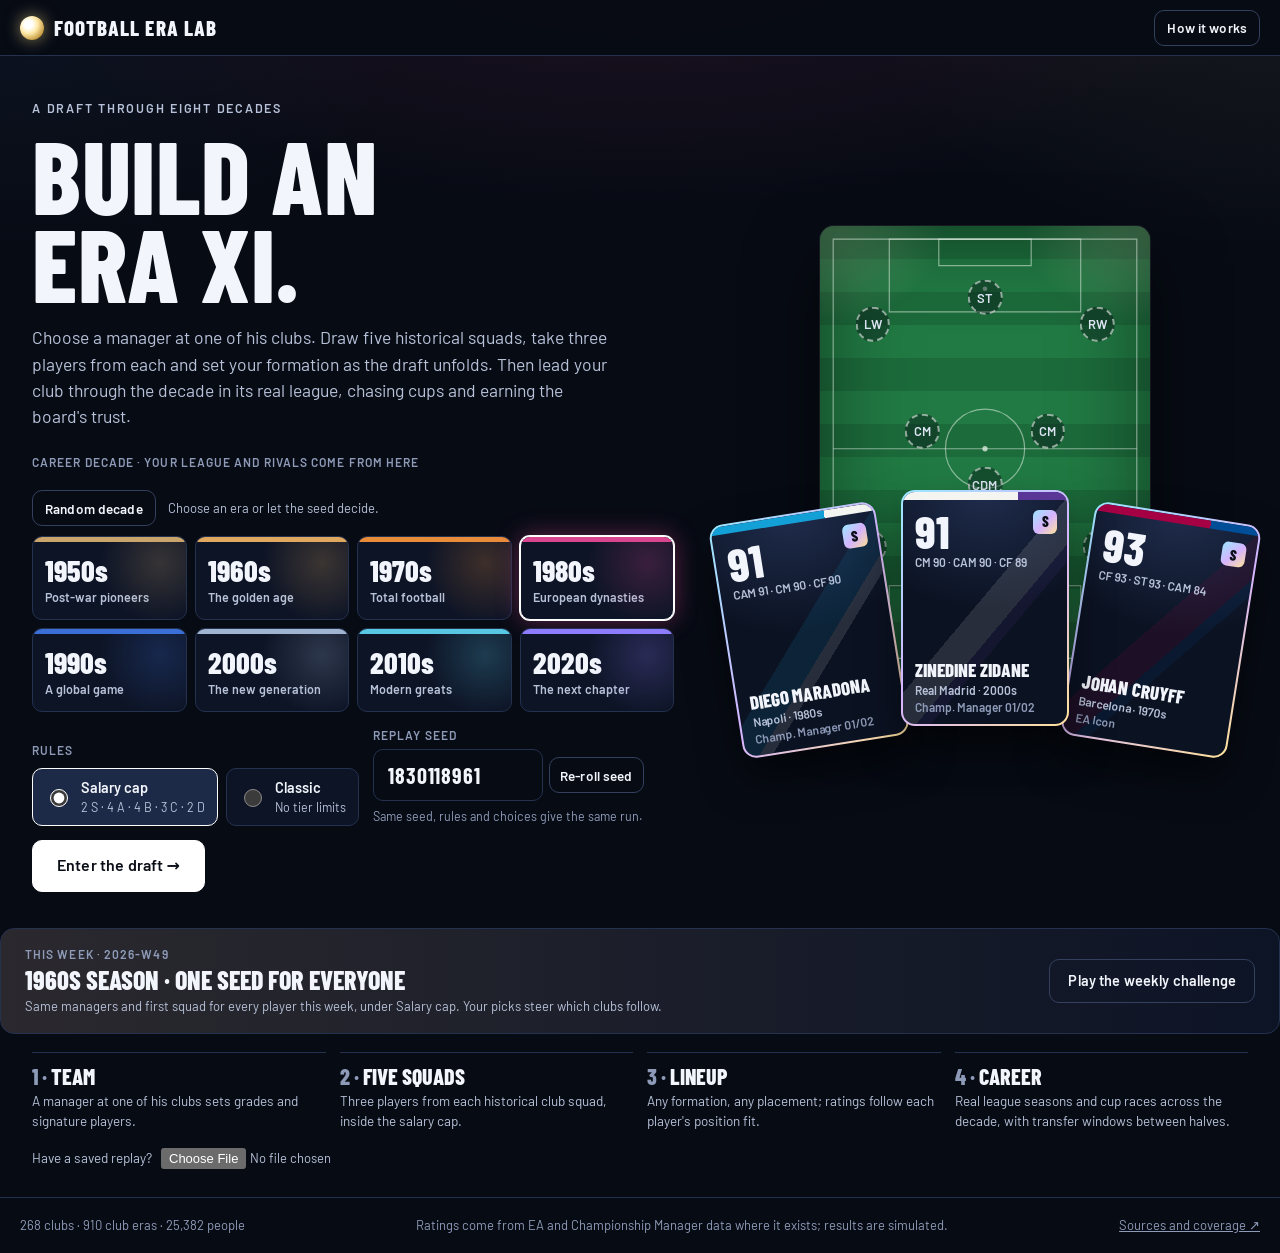
==== commit c67d2de9: "Add decade-long club careers and real season competitions" ====
--- a/index.html
+++ b/index.html
@@ -5,7 +5,7 @@
   <meta name="viewport" content="width=device-width, initial-scale=1, viewport-fit=cover">
   <meta name="theme-color" content="#070B14">
   <meta name="color-scheme" content="dark">
-  <meta name="description" content="Choose a manager at one of his clubs, draft fifteen players from five historical club squads across eight decades, set any formation, and play a season against the strongest clubs of your era.">
+  <meta name="description" content="Choose a manager and club from your decade, draft fifteen players across football history, and lead your club through real domestic leagues, cup races and transfer windows with an Eraball-inspired board economy.">
   <title>Football Era Lab</title>
   <link rel="icon" href="data:image/svg+xml,%3Csvg xmlns='http://www.w3.org/2000/svg' viewBox='0 0 64 64'%3E%3Crect width='64' height='64' rx='14' fill='%23070B14'/%3E%3Ccircle cx='32' cy='32' r='16' fill='%23FFE9A8'/%3E%3Ccircle cx='27' cy='27' r='6' fill='%23fff'/%3E%3C/svg%3E">
   <link rel="preload" href="./app/fonts/barlow-condensed-800-latin.woff2" as="font" type="font/woff2" crossorigin>
--- a/app/style.css
+++ b/app/style.css
@@ -459,6 +459,23 @@
 .challenge-card{display:grid;gap:8px;align-content:start;padding:20px;border-radius:14px;border:1px solid var(--l1);background:var(--n1)}
 .challenge-card h2,.circuit h2{font:800 34px/1 var(--fd);text-transform:uppercase}
 .circuit{display:grid;gap:12px;margin-top:20px}
+
+/* Club career: board decisions remain beside the changing season, on the existing night-match palette. */
+.era-tools{display:flex;align-items:center;gap:12px;margin:10px 0}
+.seed-row{display:flex;align-items:center;gap:6px}.seed-row input{min-width:0;flex:1}.seed-row .btn{padding:0 10px;flex:none}
+.shape-preview{display:flex;align-items:center;gap:14px;margin:12px 0}.start-shape{width:150px;flex:none}.start-shape .pt{width:100%;height:auto}
+.shape-caption{display:grid;gap:4px}.shape-caption b{font:800 28px var(--fd)}
+.career-hero h1{font:800 38px/1.05 var(--fd);margin:8px 0;text-transform:uppercase;overflow-wrap:anywhere}
+.career-board{display:grid;gap:12px;margin:20px 32px;padding:20px;border:1px solid var(--l2);border-radius:14px;background:var(--n1)}
+.career-board>.btn{justify-self:start}.career-board h3{font:800 28px var(--fd)}
+.career-owner{font-size:16px;color:var(--ink);padding-left:12px;border-left:3px solid var(--warn)}
+.career-comps{display:flex;gap:10px;margin:0 32px 20px;overflow-x:auto;padding-bottom:6px}
+.career-comps article{display:grid;align-content:start;gap:8px;min-width:165px;padding:14px;border:1px solid var(--l1);border-radius:12px;background:var(--n1)}
+.career-comps b{font:700 22px/1.1 var(--fd);overflow-wrap:anywhere}.career-comps .lbl{min-height:30px}
+.career-controls{display:flex;align-items:end;gap:12px;flex-wrap:wrap}.career-controls .field{flex:1;min-width:180px}
+.career-bracket{margin-bottom:14px;padding:14px;background:var(--n1);border:1px solid var(--l1);border-radius:12px}
+.career-bracket summary{cursor:pointer;font:700 22px var(--fd)}.career-bracket h3{margin:16px 0 8px}
+.career-bracket .cup-tie{margin-bottom:6px}.career-board .reward{min-width:0}.career-board select{max-width:100%}
 
 /* Tablet: roster and pitch side by side; status strip above; inspector in a sheet */
 @media (max-width:1279px){
@@ -543,6 +560,8 @@
   #result-panel{padding:16px 12px}
   .res-grid,.fixtures,.challenge-grid,.rewards,.xi,.repo,.repo .xi{grid-template-columns:1fr}
   .share-strip{padding:16px 12px 24px}
+  .career-board{margin:14px 12px;padding:16px}.career-comps{margin:0 12px 14px}.career-controls{display:grid;grid-template-columns:1fr;align-items:stretch}.career-controls .field{min-width:0}
+  .era-tools .small{font-size:12px}.seed-row .btn{min-height:44px!important}.shape-preview{gap:10px}
   .tw.league{overflow-x:auto}.league .your-row td,.league th{position:static}
   .run-head h2{font-size:32px}
 }
